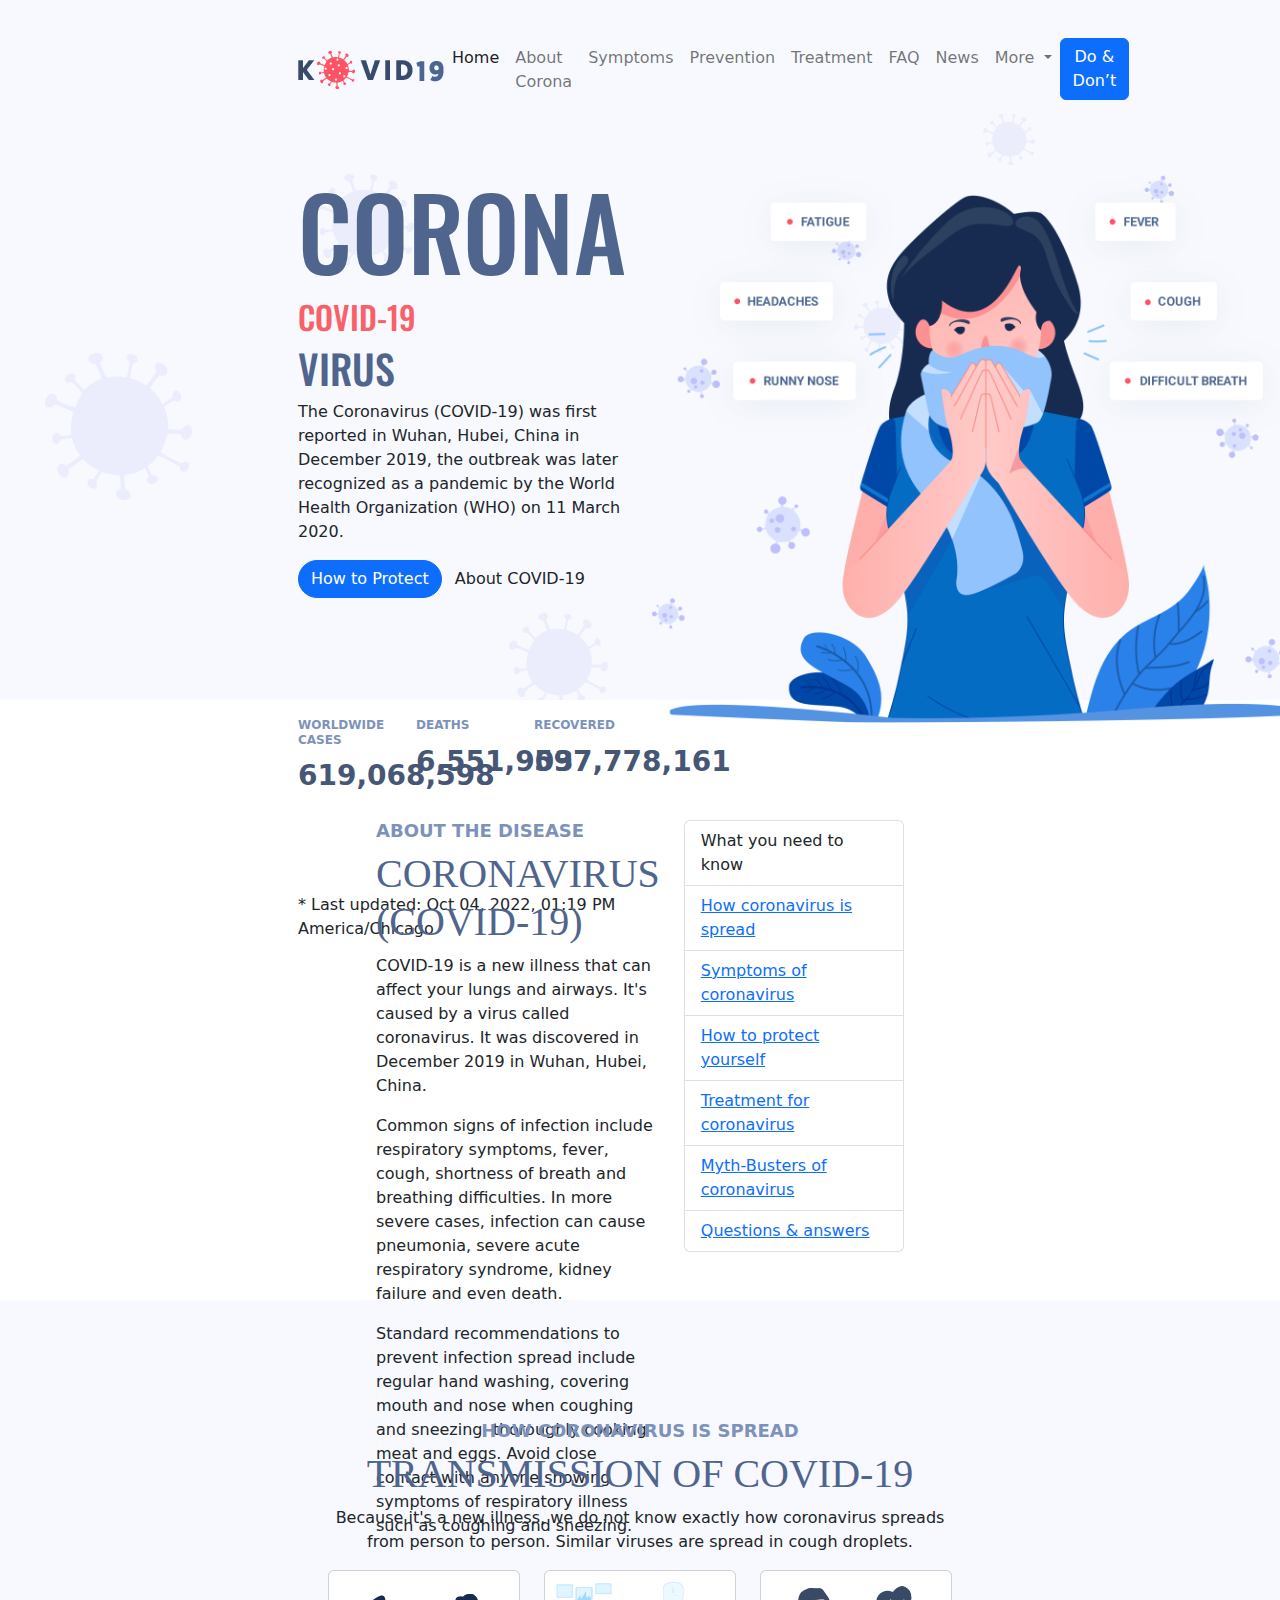
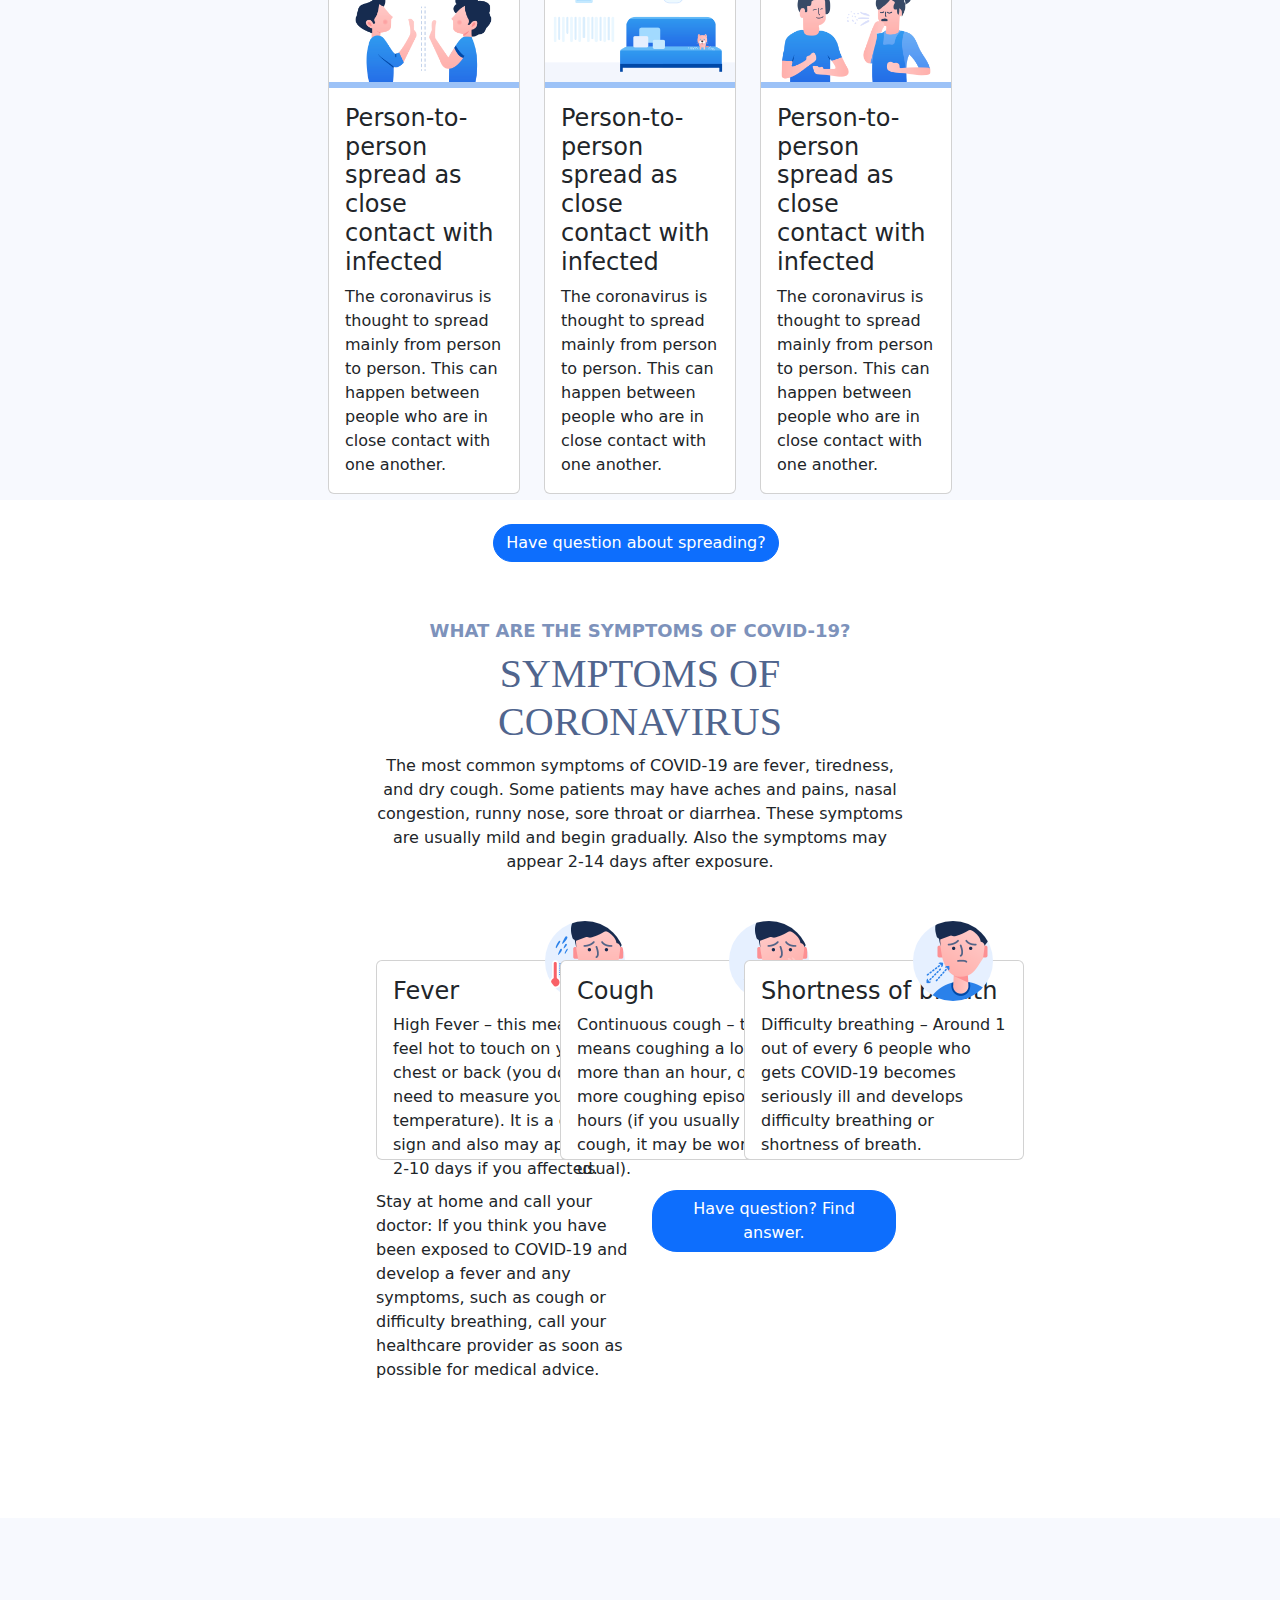
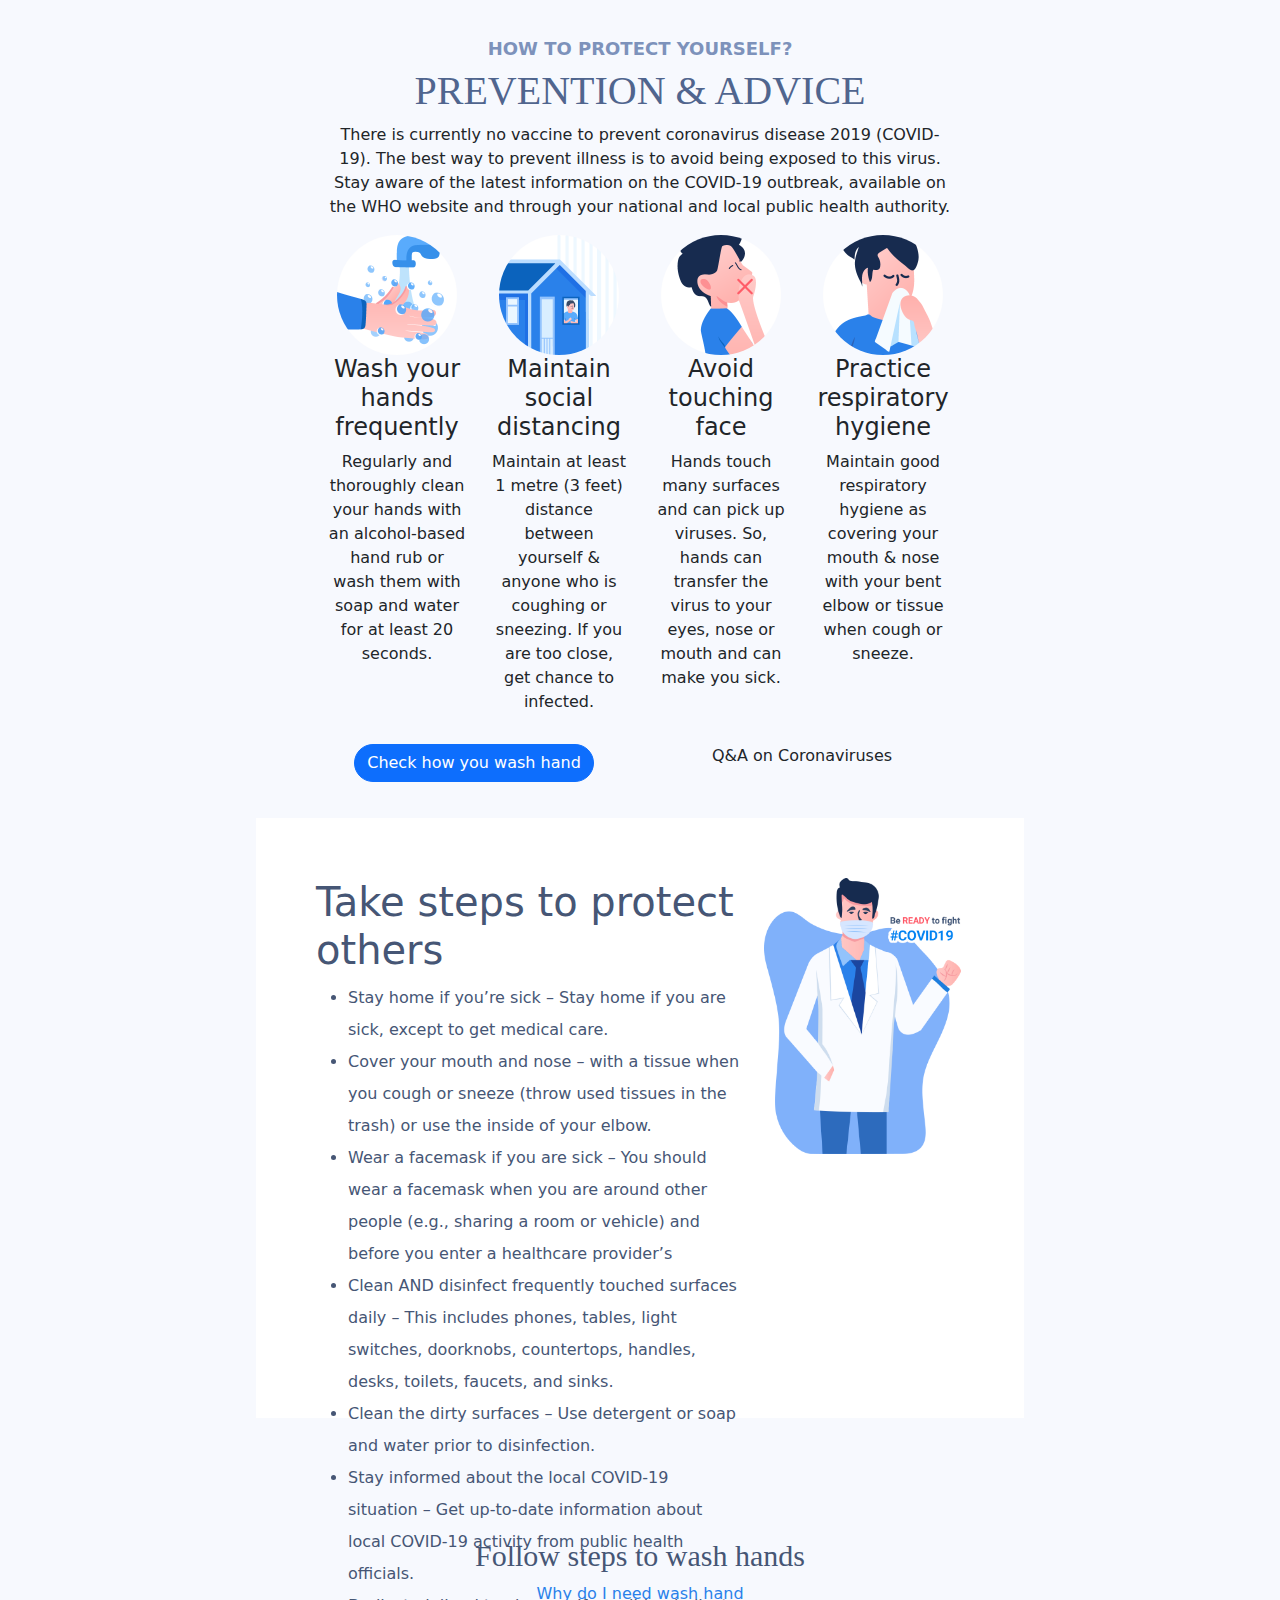
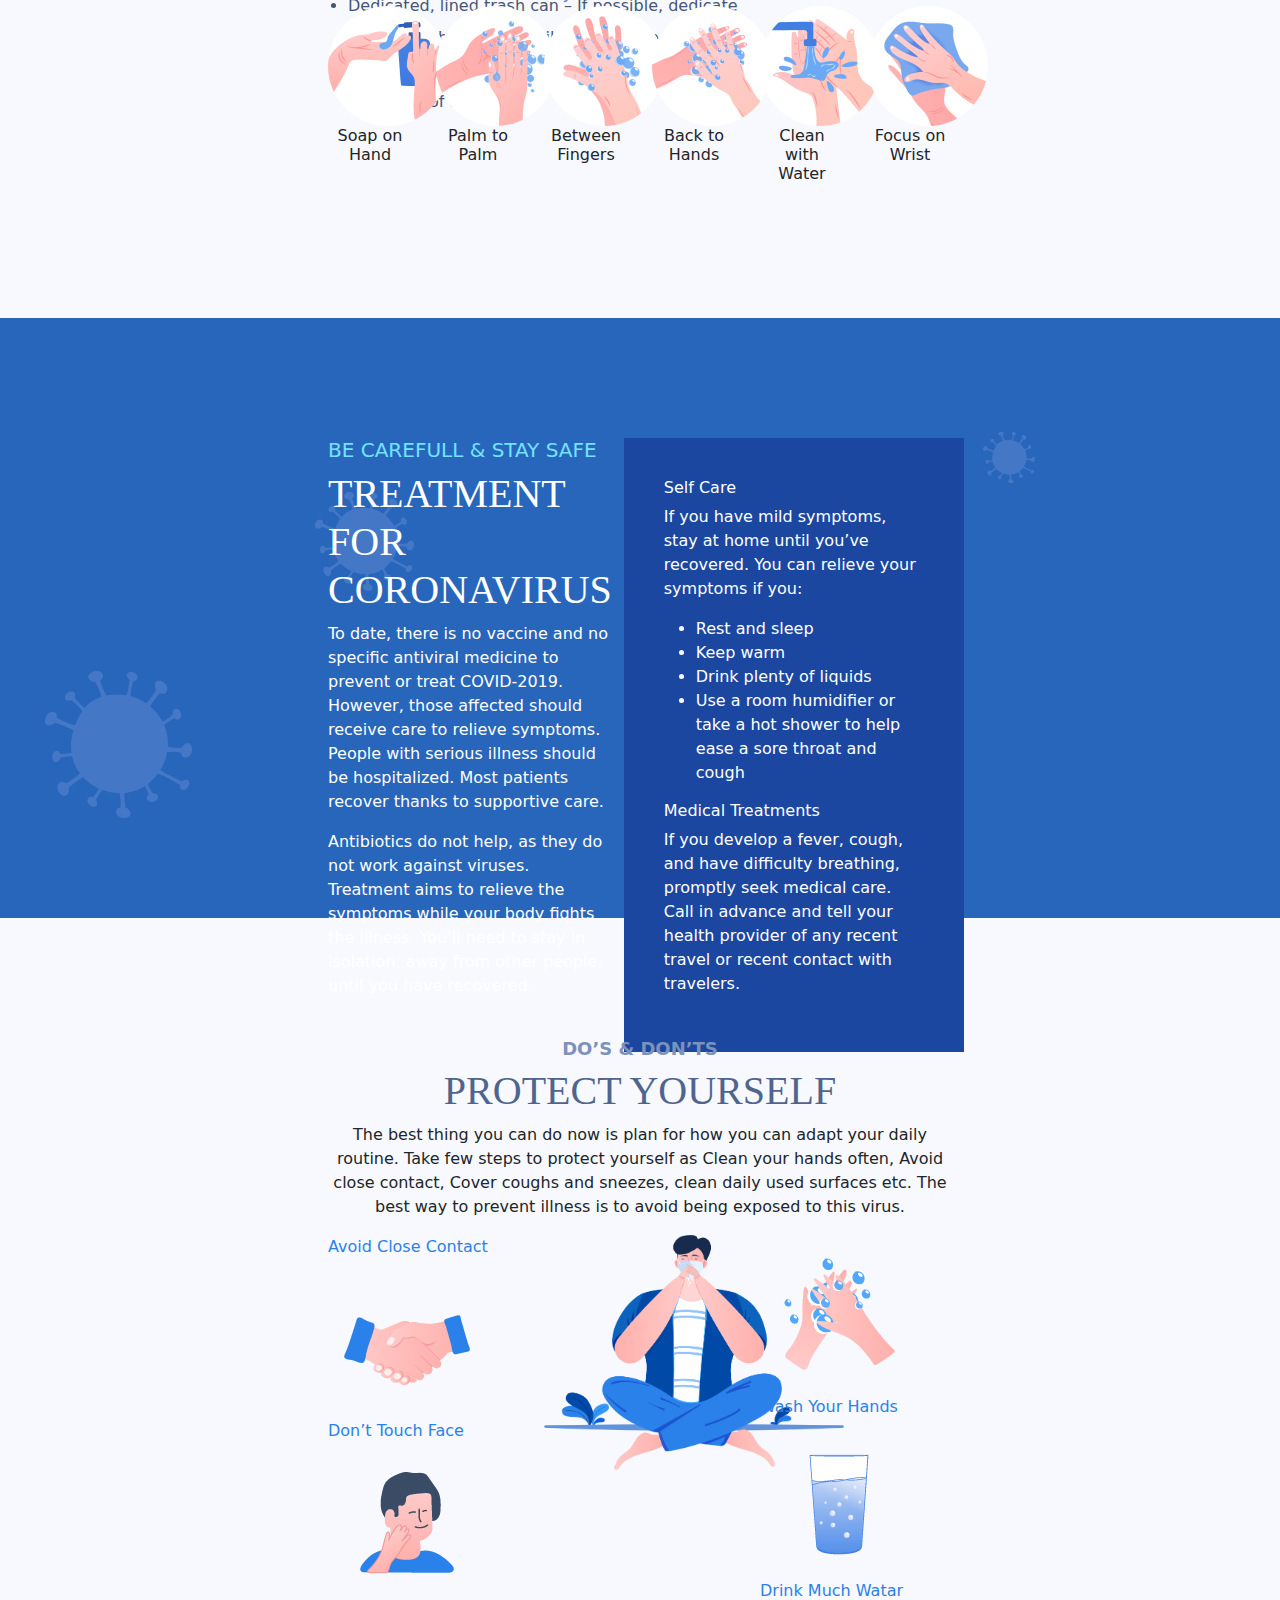
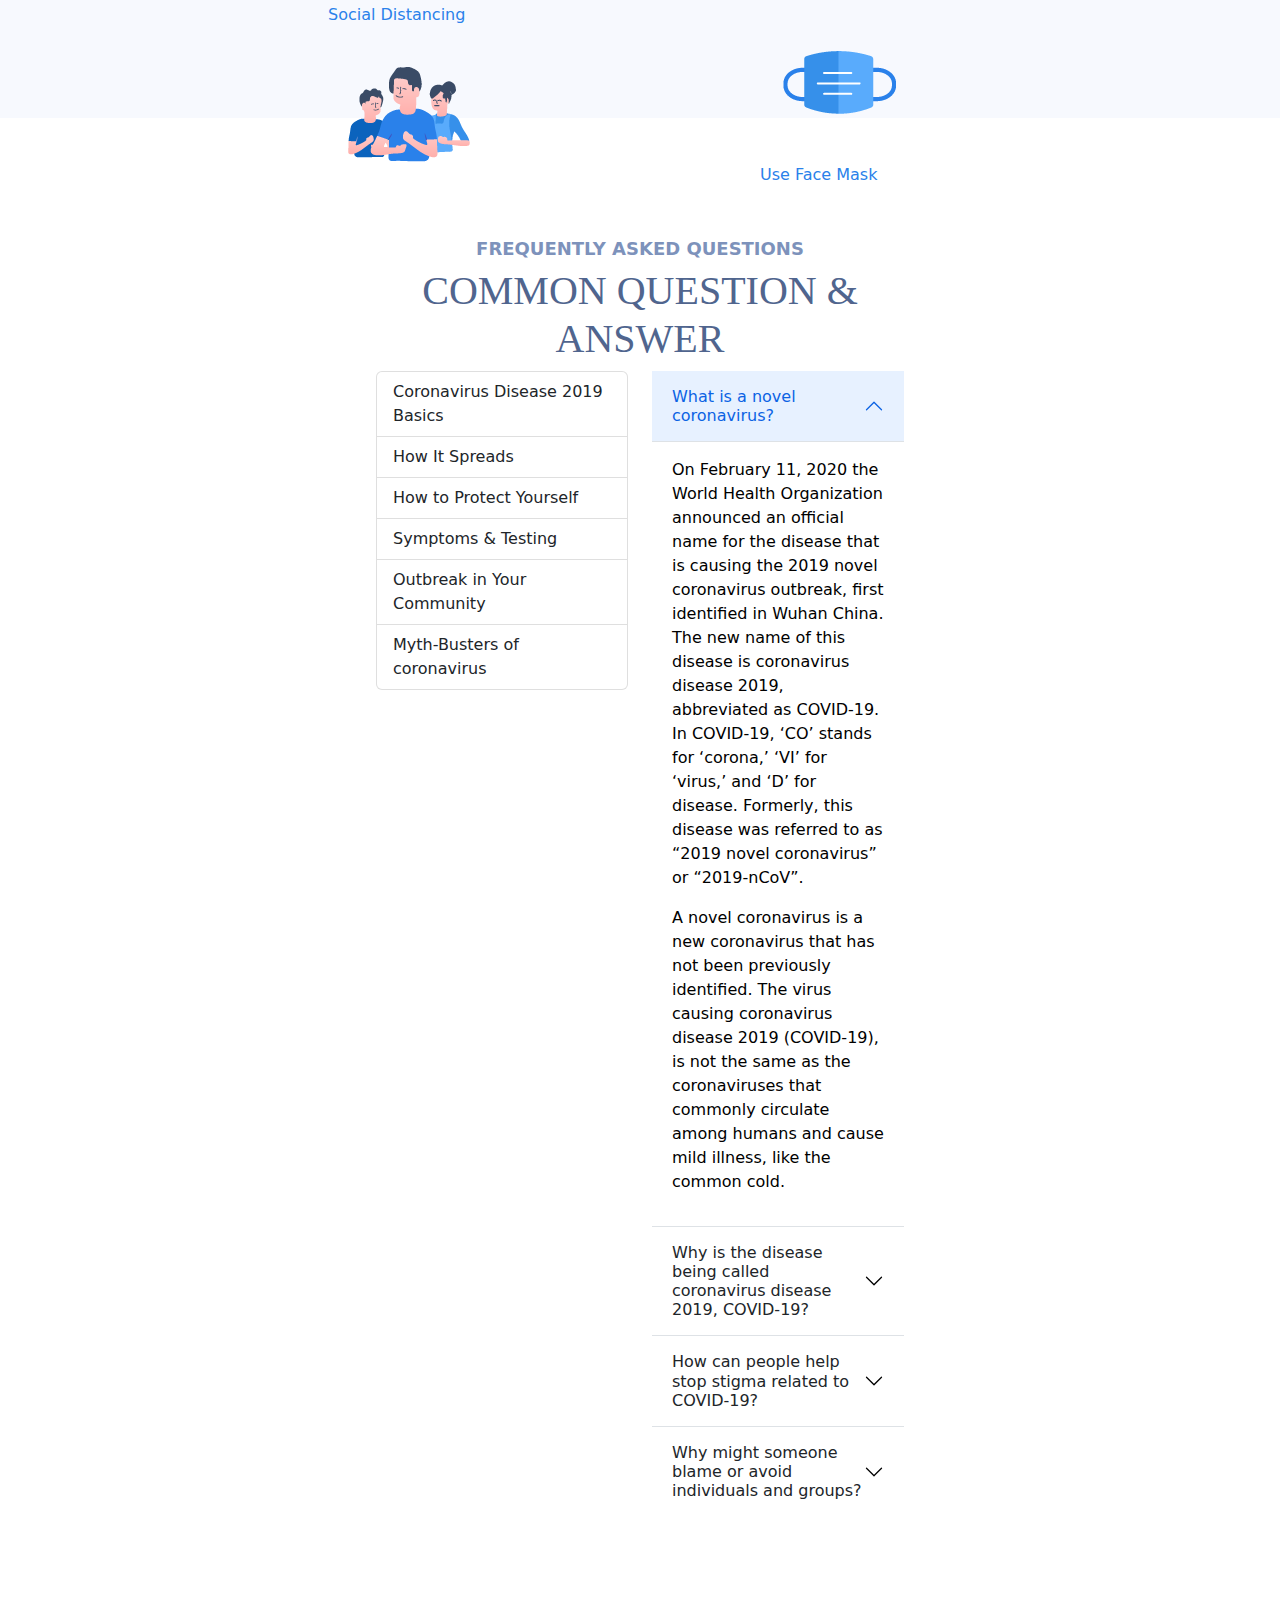
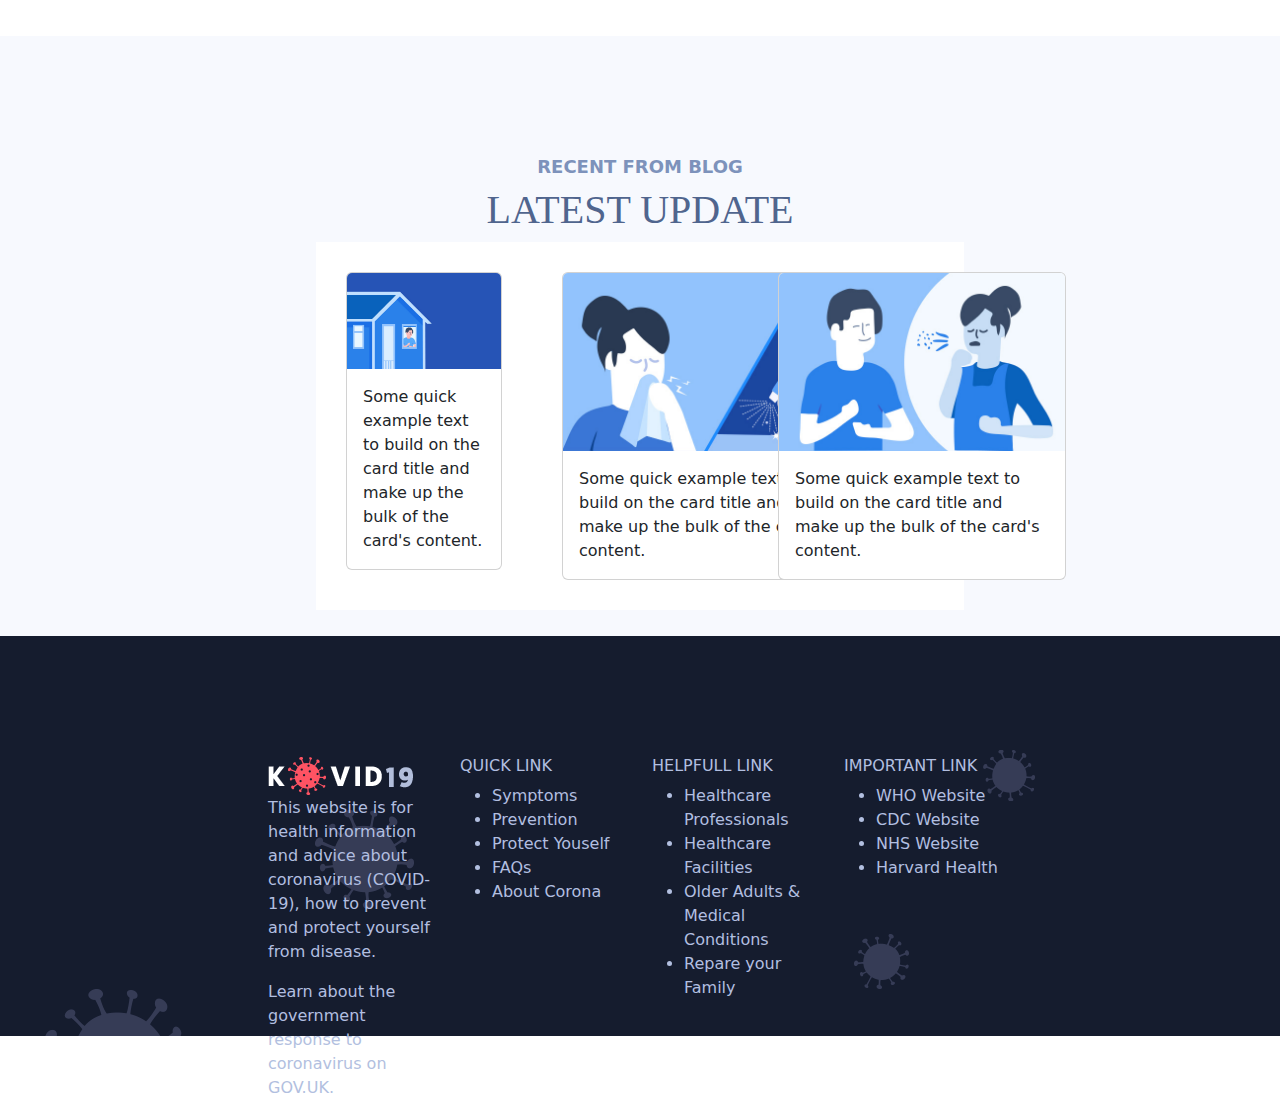
==== index.html @ 1ff90930 "first commit" ====
<!DOCTYPE html>
<html lang="en">

<head>
    <meta charset="UTF-8">
    <meta http-equiv="X-UA-Compatible" content="IE=edge">
    <meta name="viewport" content="width=device-width, initial-scale=1.0">
    <title>Kovid19 New | Coronavirus (COVID-19) Prevention & Informatics HTML Template</title>
    <link href="assets/css/bootstrap.min.css" rel="stylesheet" />
    <link rel="stylesheet" href="fontawesome-free-6.1.2-web/css/all.css">
    <link rel="stylesheet" href="style.css" />
    <style>
        @import url('https://fonts.googleapis.com/css2?family=Barlow:wght@900&family=Oswald:wght@700&family=Philosopher:wght@700&display=swap');
    </style>
</head>

<body>
    <container>
        <section id="header">
            <!-- Navbar Start -->
            <div id="Navbar">
                <nav class="navbar navbar-expand-lg">
                    <div class="container-fluid">
                        <img src="assets/images/logo-dark.png" alt="">
                        <button class="navbar-toggler" type="button" data-bs-toggle="collapse"
                            data-bs-target="#navbarSupportedContent" aria-controls="navbarSupportedContent"
                            aria-expanded="false" aria-label="Toggle navigation">
                            <span class="navbar-toggler-icon"></span>
                        </button>
                        <div class="collapse navbar-collapse" id="navbarSupportedContent">
                            <ul class="navbar-nav me-auto mb-2 mb-lg-0">
                                <li class="nav-item">
                                    <a class="nav-link active" aria-current="page" href="#">Home</a>
                                </li>
                                <li class="nav-item">
                                    <a class="nav-link" href="#about">About Corona</a>
                                </li>
                                <li class="nav-item">
                                    <a class="nav-link" href="#symptoms">Symptoms</a>
                                </li>
                                <li class="nav-item">
                                    <a class="nav-link" href="#prevention">Prevention</a>
                                </li>
                                <li class="nav-item">
                                    <a class="nav-link" href="#treatment">Treatment</a>
                                </li>
                                <li class="nav-item">
                                    <a class="nav-link" href="#faq">FAQ</a>
                                </li>
                                <li class="nav-item">
                                    <a class="nav-link" href="#news">News</a>
                                </li>
                                <li class="nav-item dropdown">
                                    <a class="nav-link dropdown-toggle" href="#" role="button" data-bs-toggle="dropdown"
                                        aria-expanded="false">
                                        More
                                    </a>
                                    <ul class="dropdown-menu">
                                        <li><a class="dropdown-item" href="#">Landing V1</a></li>
                                        <li><a class="dropdown-item" href="#">Landing V2</a></li>
                                        <li><a class="dropdown-item" href="#">Inner Page</a></li>
                                    </ul>
                                </li>
                                <li class="nav-item">
                                    <a class="btn btn-primary me-md-2" href="#protect">Do & Don’t</a>
                                </li>
                            </ul>
                        </div>
                    </div>
                </nav>
            </div>
            <!-- Navbar END -->

            <div id="MainHeader" class="row" >
                <div class="col-6">
                    <div class="row">
                        <div class="col">
                            <h1 id="TextCorona">CORONA</h1>
                        </div>
                        <div class="col">
                            <h1 id="TextCovid">COVID-19</h1>
                            <h1 id="TextVirus">VIRUS</h1>
                        </div>
                    </div>

                    <p>The Coronavirus (COVID-19) was first reported in Wuhan, Hubei, China in December 2019, the
                        outbreak was later recognized as a pandemic by the World Health Organization (WHO) on 11 March
                        2020.</p>

                    <a class="btn btn-primary me-md-2" style="border-radius: 25px;">How to Protect</a>
                    <span>About COVID-19</span>
                    <em class="icon ni ni-arrow-right"></em>

                    <div id="Counters" class="row" >
                        <div class="col-sm-4 col-4">
                            <div>
                                <h6>Worldwide Cases</h6>
                                <p>619,068,598</p>
                            </div>
                        </div>
                        <div class="col-sm-4 col-4">
                            <div>
                                <h6>Deaths</h6>
                                <p>6,551,903</p>
                            </div>
                        </div>
                        <div class="col-sm-4 col-4">
                            <div>
                                <h6>Recovered</h6>
                                <p>597,778,161</p>
                            </div>
                        </div>
                    </div>

                    <div style="padding-top:80px ;">
                        * Last updated:
                        <span class="covid-update-time">Oct 04, 2022, 01:19 PM America/Chicago</span>
                    </div>


                </div>

                <div class="col-6">
                    <img src="assets/images/header-a.png" style="width: 650px;">
                </div>
            </div>
        </section>

        <section id="about">
            <div class="row">
                <div class="col">
                    <h5>ABOUT THE DISEASE</h5>
                    <h2>CORONAVIRUS (COVID-19)</h2>
                    <p>COVID-19 is a new illness that can affect your lungs and airways. It's caused by a virus called
                        coronavirus. It was discovered in December 2019 in Wuhan, Hubei, China.</p>

                    <p>Common signs of infection include respiratory symptoms, fever, cough, shortness of breath and
                        breathing difficulties. In more severe cases, infection can cause pneumonia, severe acute
                        respiratory syndrome, kidney failure and even death.</p>

                    <p>Standard recommendations to prevent infection spread include regular hand washing, covering mouth
                        and nose when coughing and sneezing, thoroughly cooking meat and eggs. Avoid close contact with
                        anyone showing symptoms of respiratory illness such as coughing and sneezing.</p>
                </div>
                <div class="col">
                    <ul class="list-group">
                        <li class="list-group-item">What you need to know</li>
                        <li class="list-group-item"><a href="#spread">How coronavirus is spread</a></li>
                        <li class="list-group-item"><a href="#symptoms">Symptoms of coronavirus</a></li>
                        <li class="list-group-item"><a href="#protect">How to protect yourself</a></li>
                        <li class="list-group-item"><a href="#treatment">Treatment for coronavirus</a></li>
                        <li class="list-group-item"><a href="#faq">Myth-Busters of coronavirus</a></li>
                        <li class="list-group-item"><a href="#faq">Questions & answers</a></li>
                    </ul>
                </div>
            </div>
        </section>

        <section id="spread">
            <div style="width: 60%;margin: auto;">
                <h5
                    style="color:#7d92bb; font-size:18px;font-weight:700 ;text-transform: uppercase;text-align: center;">
                    How coronavirus is spread</h5>
                <h2
                    style="color:#50658e; font-size:40px;text-transform: uppercase;font-family:fantasy;text-align: center">
                    TRANSMISSION OF COVID-19</h2>
                <p style="text-align:center ;">Because it's a new illness, we do not know exactly how coronavirus
                    spreads from person to person. Similar viruses are spread in cough droplets.</p>

                <div class="row">

                    <div class="col-4">
                        <div class="card">
                            <img src="assets/images/spread-a.png" class="card-img-top">
                            <div class="card-body">
                                <h4>Person-to-person spread as close contact with infected</h4>
                                <p class="card-text">The coronavirus is thought to spread mainly from person to person.
                                    This can happen between people who are in close contact with one another.</p>
                            </div>
                        </div>
                    </div>

                    <div class="col-4">
                        <div class="card">
                            <img src="assets/images/spread-b.png" class="card-img-top">
                            <div class="card-body">
                                <h4>Person-to-person spread as close contact with infected</h4>
                                <p class="card-text">The coronavirus is thought to spread mainly from person to person.
                                    This can happen between people who are in close contact with one another.</p>
                            </div>
                        </div>
                    </div>

                    <div class="col-4">
                        <div class="card">
                            <img src="assets/images/spread-c.png" class="card-img-top">
                            <div class="card-body">
                                <h4>Person-to-person spread as close contact with infected</h4>
                                <p class="card-text">The coronavirus is thought to spread mainly from person to person.
                                    This can happen between people who are in close contact with one another.</p>
                            </div>
                        </div>
                    </div>
                </div>
                <div style="padding:30px;text-align: center;">
                    <a class="btn btn-primary me-md-2" style="border-radius: 25px;">Have question about spreading?</a>
                </div>
            </div>
        </section>

        <section id="symptoms">
            <h5 style="color:#7d92bb; font-size:18px;font-weight:700 ;text-transform: uppercase;text-align: center;">
                WHAT ARE THE SYMPTOMS OF COVID-19?</h5>
            <h2 style="color:#50658e; font-size:40px;text-transform: uppercase;font-family:fantasy;text-align: center">
                SYMPTOMS OF CORONAVIRUS</h2>
            <p style="text-align: center;">The most common symptoms of COVID-19 are fever, tiredness, and dry cough.
                Some patients may have aches and pains, nasal congestion, runny nose, sore throat or diarrhea. These
                symptoms are usually mild and begin gradually. Also the symptoms may appear 2-14 days after exposure.
            </p>

            <div class="row" style="padding-top:70px;">

                <div class="col-4">
                    <div class="card">
                        <img src="assets/images/symptom-a.png">
                        <div class="card-body">
                            <h4>Fever</h4>
                            <p class="card-text">High Fever – this means you feel hot to touch on your chest or back
                                (you do not need to measure your temperature). It is a common sign and also may appear
                                in 2-10 days if you affected.</p>
                        </div>
                    </div>
                </div>

                <div class="col-4">
                    <div class="card">
                        <img src="assets/images/symptom-b.png">
                        <div class="card-body">
                            <h4>Cough</h4>
                            <p class="card-text">Continuous cough – this means coughing a lot for more than an hour, or
                                3 or more coughing episodes in 24 hours (if you usually have a cough, it may be worse
                                than usual).</p>
                        </div>
                    </div>
                </div>

                <div class="col-4">
                    <div class="card">
                        <img src="assets/images/symptom-c.png">
                        <div class="card-body">
                            <h4>Shortness of breath</h4>
                            <p class="card-text">Difficulty breathing – Around 1 out of every 6 people who gets COVID-19
                                becomes seriously ill and develops difficulty breathing or shortness of breath.</p>
                        </div>
                    </div>
                </div>
            </div>
            <div class="row" style="padding-top: 30px;">
                <div class="col">
                    <p>Stay at home and call your doctor: If you think you have been exposed to COVID-19 and develop a
                        fever and any symptoms, such as cough or difficulty breathing, call your healthcare provider as
                        soon as possible for medical advice.</p>
                </div>
                <div class="col">
                    <a class="btn btn-primary me-md-2" style="border-radius: 25px;">Have question? Find answer.</a>
                </div>
            </div>

        </section>

        <section id="prevention">
            <div style="width: 60%;margin: auto;">
                <h5
                    style="color:#7d92bb; font-size:18px;font-weight:700 ;text-transform: uppercase;text-align: center;">
                    HOW TO PROTECT YOURSELF?</h5>
                <h2
                    style="color:#50658e; font-size:40px;text-transform: uppercase;font-family:fantasy;text-align: center">
                    PREVENTION & ADVICE</h2>
                <p style="text-align: center;">There is currently no vaccine to prevent coronavirus disease 2019
                    (COVID-19). The best way to prevent illness is to avoid being exposed to this virus. Stay aware of
                    the latest information on the COVID-19 outbreak, available on the WHO website and through your
                    national and local public health authority.</p>

                <div class="row">

                    <div class="col-3">
                        <div style="text-align:center ;">
                            <img src="assets/images/advice-a.png">
                            <div class="card-body">
                                <h4>Wash your hands frequently</h4>
                                <p class="card-text">Regularly and thoroughly clean your hands with an alcohol-based
                                    hand rub or wash them with soap and water for at least 20 seconds.</p>
                            </div>
                        </div>
                    </div>

                    <div class="col-3">
                        <div style="text-align:center ;">
                            <img src="assets/images/advice-b.png">
                            <div class="card-body">
                                <h4>Maintain social distancing</h4>
                                <p class="card-text">Maintain at least 1 metre (3 feet) distance between yourself &
                                    anyone who is coughing or sneezing. If you are too close, get chance to infected.
                                </p>
                            </div>
                        </div>
                    </div>

                    <div class="col-3">
                        <div style="text-align:center ;">
                            <img src="assets/images/advice-c.png">
                            <div class="card-body">
                                <h4>Avoid touching face</h4>
                                <p class="card-text">Hands touch many surfaces and can pick up viruses. So, hands can
                                    transfer the virus to your eyes, nose or mouth and can make you sick.</p>
                            </div>
                        </div>
                    </div>

                    <div class="col-3">
                        <div style="text-align:center ;">
                            <img src="assets/images/advice-d.png">
                            <div class="card-body">
                                <h4>Practice respiratory hygiene</h4>
                                <p class="card-text">Maintain good respiratory hygiene as covering your mouth & nose
                                    with your bent elbow or tissue when cough or sneeze.</p>
                            </div>
                        </div>
                    </div>
                </div>
                <div class="row" style="padding-top: 30px; text-align: center;">
                    <div class="col">
                        <a class="btn btn-primary me-md-2" style="border-radius: 25px;">Check how you wash hand</a>
                    </div>
                    <div class="col">
                        <p>Q&A on Coronaviruses</p>
                    </div>
                </div>
            </div>
        </section>

        <section id="steps">
            <div style="width: 60%;margin: auto;background-color: white;padding: 60px;">
                <div class="row">
                    <div class="col-8" style="color: #465675;line-height: 2;">
                        <h1>Take steps to protect others</h1>
                        <ul>
                            <li>Stay home if you’re sick – Stay home if you are sick, except to get medical care.</li>

                            <li>Cover your mouth and nose – with a tissue when you cough or sneeze (throw used tissues
                                in the trash) or use the inside of your elbow.</li>

                            <li>Wear a facemask if you are sick – You should wear a facemask when you are around other
                                people (e.g., sharing a room or vehicle) and before you enter a healthcare provider’s
                            </li>

                            <li>
                                Clean AND disinfect frequently touched surfaces daily – This includes phones, tables,
                                light switches, doorknobs, countertops, handles, desks, toilets, faucets, and sinks.
                            </li>

                            <li>Clean the dirty surfaces – Use detergent or soap and water prior to disinfection.</li>

                            <li>Stay informed about the local COVID-19 situation – Get up-to-date information about
                                local COVID-19 activity from public health officials.</li>

                            <li>Dedicated, lined trash can – If possible, dedicate a lined trash can for the ill person.
                                Use gloves when removing garbage bags, and handling & disposing of trash.</li>
                        </ul>
                    </div>

                    <div class="col-4">
                        <img src="assets/images/steps.png" style="width:100%;">
                    </div>
                </div>
        </section>

        <section id="handwash">
            <div style="width: 60%;margin: auto;">
                <h4 style="color:#465675; font-size:30px;font-family:fantasy;text-align: center">Follow steps to wash
                    hands</h4>
                <div style="color:#2a81ea; font-size:16px;text-align: center">
                    <span>Why do I need wash hand</span>
                </div>
                <div class="row">
                    <div class="col-2" style="text-align:center ;">
                        <img src="assets/images/hand-a.png" style="width: 120px;border-radius: 60px;">
                        <h6>Soap on Hand</h6>
                    </div>

                    <div class="col-2" style="text-align:center ;">
                        <img src="assets/images/hand-b.png" style="width: 120px;border-radius: 60px;">
                        <h6>Palm to Palm</h6>
                    </div>

                    <div class="col-2" style="text-align:center ;">
                        <img src="assets/images/hand-c.png" style="width: 120px;border-radius: 60px;">
                        <h6>Between Fingers</h6>
                    </div>

                    <div class="col-2" style="text-align:center ;">
                        <img src="assets/images/hand-d.png" style="width: 120px;border-radius: 60px;">
                        <h6>Back to Hands</h6>
                    </div>

                    <div class="col-2" style="text-align:center ;">
                        <img src="assets/images/hand-e.png" style="width: 120px;border-radius: 60px;">
                        <h6>Clean with Water</h6>
                    </div>

                    <div class="col-2" style="text-align:center ;">
                        <img src="assets/images/hand-f.png" style="width: 120px;border-radius: 60px;">
                        <h6>Focus on Wrist</h6>
                    </div>

                </div>
            </div>
        </section>

        <section id="treatment">
            <div style="width: 60%;margin: auto;">
                <div class="row">
                    <div class="col">
                        <h5 style="color: #73e3ff;">BE CAREFULL & STAY SAFE</h5>
                        <h2 style="color:white; font-size:40px;text-transform: uppercase;font-family:fantasy;">TREATMENT
                            FOR CORONAVIRUS</h2>
                        <p style="color: white;">To date, there is no vaccine and no specific antiviral medicine to
                            prevent or treat COVID-2019. However, those affected should receive care to relieve
                            symptoms. People with serious illness should be hospitalized. Most patients recover thanks
                            to supportive care.</p>

                        <p style="color: white;">Antibiotics do not help, as they do not work against viruses. Treatment
                            aims to relieve the symptoms while your body fights the illness. You'll need to stay in
                            isolation, away from other people, until you have recovered.</p>
                    </div>
                    <div class="col" style="background-color:#1b47a1 ;color: white;padding: 40px;">
                        <h6>Self Care</h6>
                        <p>If you have mild symptoms, stay at home until you’ve recovered. You can relieve your symptoms
                            if you:</p>

                        <ul>
                            <li>Rest and sleep
                            <li>Keep warm
                            <li>Drink plenty of liquids
                            <li>Use a room humidifier or take a hot shower to help ease a sore throat and cough
                        </ul>
                        <h6>Medical Treatments</h6>
                        <p>If you develop a fever, cough, and have difficulty breathing, promptly seek medical care.
                            Call in advance and tell your health provider of any recent travel or recent contact with
                            travelers.</p>

                    </div>
                </div>
            </div>
        </section>

        <section id="protect">
            <div style="width: 60%;margin: auto;">
                <h5
                    style="color:#7d92bb; font-size:18px;font-weight:700 ;text-transform: uppercase;text-align: center;">
                    DO’S & DON’TS</h5>
                <h2
                    style="color:#50658e; font-size:40px;text-transform: uppercase;font-family:fantasy;text-align: center">
                    PROTECT YOURSELF</h2>
                <p style="text-align: center;">The best thing you can do now is plan for how you can adapt your daily
                    routine. Take few steps to protect yourself as Clean your hands often, Avoid close contact, Cover
                    coughs and sneezes, clean daily used surfaces etc. The best way to prevent illness is to avoid being
                    exposed to this virus.</p>

                <div class="row" style="color: #2a81ea;">
                    <div class="col-4">
                        <div>
                            <span>Avoid Close Contact</span>
                            <img src="assets/images/donts-a.png" alt="">
                        </div>
                        <div>
                            <span>Don’t Touch Face</span>
                            <img src="assets/images/donts-b.png" alt="">
                        </div>
                        <div>
                            <span>Social Distancing</span>
                            <img src="assets/images/donts-c.png" alt="">
                        </div>
                    </div>
                    <div class="col-4">
                        <img src="assets/images/protect.png" alt="" style="width: 300px;">
                    </div>
                    <div class="col-4">
                        <div>
                            <img src="assets/images/dos-a.png" alt="">
                            <span>Wash Your Hands</span>
                        </div>
                        <div>
                            <img src="assets/images/dos-b.png" alt="">
                            <span>Drink Much Watar</span>
                        </div>
                        <div>
                            <img src="assets/images/dos-c.png" alt="">
                            <span>Use Face Mask</span>
                        </div>
                    </div>
                </div>
            </div>
        </section>

        <section id="faq">
            <h5 style="color:#7d92bb; font-size:18px;font-weight:700 ;text-transform: uppercase;text-align: center;">
                FREQUENTLY ASKED QUESTIONS</h5>
            <h2 style="color:#50658e; font-size:40px;text-transform: uppercase;font-family:fantasy;text-align: center">
                COMMON QUESTION & ANSWER</h2>

            <div class="row">
                <div class="col">
                    <ul class="list-group">
                        <li class="list-group-item">
                            <button class="accordion-button" type="button" data-bs-toggle="collapse"
                                data-bs-target="#main-collapseOne">
                                Coronavirus Disease 2019 Basics
                            </button>
                        </li>

                        <li class="list-group-item">
                            <button class="accordion-button" type="button" data-bs-toggle="collapse"
                                data-bs-target="#main-collapseTwo">
                                How It Spreads
                            </button>
                        </li>

                        <li class="list-group-item">
                            <button class="accordion-button" type="button" data-bs-toggle="collapse"
                                data-bs-target="#main-collapseThree">
                                How to Protect Yourself
                            </button>
                        </li>

                        <li class="list-group-item">
                            <button class="accordion-button" type="button" data-bs-toggle="collapse"
                                data-bs-target="#main-collapseFour">
                                Symptoms & Testing
                            </button>
                        </li>

                        <li class="list-group-item">
                            <button class="accordion-button" type="button" data-bs-toggle="collapse"
                                data-bs-target="#main-collapseFive">
                                Outbreak in Your Community
                            </button>
                        </li>

                        <li class="list-group-item">
                            <button class="accordion-button" type="button" data-bs-toggle="collapse"
                                data-bs-target="#main-collapseSix">
                                Myth-Busters of coronavirus
                            </button>
                        </li>

                    </ul>
                </div>
                <div class="col">
                    <div class="accordion-flush" id="accordionFlushExample">

                        <div id="main-collapseOne" class="collapse show" data-bs-parent="#accordionFlushExample">
                            <div>

                                <div class="accordion" id="accordionPanelsStayOpenExample">

                                    <div class="accordion-item">
                                        <h2 class="accordion-header" id="main-collapseOne-panelsStayOpen-headingOne">
                                            <button class="accordion-button" type="button" data-bs-toggle="collapse"
                                                data-bs-target="#main-collapseOne-panelsStayOpen-collapseOne" aria-expanded="true"
                                                aria-controls="main-collapseOne-panelsStayOpen-collapseOne">
                                                What is a novel coronavirus? 
                                            </button>
                                        </h2>

                                        <div id="main-collapseOne-panelsStayOpen-collapseOne" class="accordion-collapse collapse show"
                                            aria-labelledby="main-collapseOne-panelsStayOpen-headingOne">
                                            <div class="accordion-body">
                                                <p>On February 11, 2020 the World Health Organization announced an official name for the disease that is causing the 2019 novel coronavirus outbreak, first identified in Wuhan China. The new name of this disease is coronavirus disease 2019, abbreviated as COVID-19. In COVID-19, ‘CO’ stands for ‘corona,’ ‘VI’ for ‘virus,’ and ‘D’ for disease. Formerly, this disease was referred to as “2019 novel coronavirus” or “2019-nCoV”.</p>
                                                <p>A novel coronavirus is a new coronavirus that has not been previously identified. The virus causing coronavirus disease 2019 (COVID-19), is not the same as the coronaviruses that commonly circulate among humans and cause mild illness, like the common cold.</p>
                                            </div>
                                        </div>
                                    </div>

                                    <div class="accordion-item">
                                        <h2 class="accordion-header" id="panelsStayOpen-headingTwo">
                                            <button class="accordion-button collapsed" type="button"
                                                data-bs-toggle="collapse" data-bs-target="#main-collapseOne-panelsStayOpen-collapseTwo"
                                                aria-expanded="false" aria-controls="main-collapseOne-panelsStayOpen-collapseTwo">
                                                Why is the disease being called coronavirus disease 2019, COVID-19?
                                            </button>
                                        </h2>
                                        <div id="main-collapseOne-panelsStayOpen-collapseTwo" class="accordion-collapse collapse"
                                            aria-labelledby="main-collapseOne-panelsStayOpen-headingTwo">
                                            <div class="accordion-body">
                                                <p>On February 11, 2020 the World Health Organization announced an official name for the disease that is causing the 2019 novel coronavirus outbreak, first identified in Wuhan China. The new name of this disease is coronavirus disease 2019, abbreviated as COVID-19. In COVID-19, ‘CO’ stands for ‘corona,’ ‘VI’ for ‘virus,’ and ‘D’ for disease. Formerly, this disease was referred to as “2019 novel coronavirus” or “2019-nCoV”.</p>
                                                <p>There are many types of human coronaviruses including some that commonly cause mild upper-respiratory tract illnesses. COVID-19 is a new disease, caused be a novel (or new) coronavirus that has not previously been seen in humans. The name of this disease was selected following the World Health Organization (WHO) best practiceexternal icon for naming of new human infectious diseases.</p>
                                            </div>
                                        </div>
                                    </div>

                                    <div class="accordion-item">
                                        <h2 class="accordion-header" id="main-collapseOne-panelsStayOpen-headingThree">
                                            <button class="accordion-button collapsed" type="button"
                                                data-bs-toggle="collapse" data-bs-target="#main-collapseOne-panelsStayOpen-collapseThree"
                                                aria-expanded="false" aria-controls="main-collapseOne-panelsStayOpen-collapseThree">
                                                How can people help stop stigma related to COVID-19?
                                            </button>
                                        </h2>
                                        <div id="main-collapseOne-panelsStayOpen-collapseThree" class="accordion-collapse collapse"
                                            aria-labelledby="main-collapseOne-panelsStayOpen-headingThree">
                                            <div class="accordion-body">
                                                <p>People can fight stigma and help, not hurt, others by providing social support. Counter stigma by learning and sharing facts. Communicating the facts that viruses do not target specific racial or ethnic groups and how COVID-19 actually spreads can help stop stigma.</p>
                                            </div>
                                        </div>
                                    </div>
                                    
                                    <div class="accordion-item">
                                        <h2 class="accordion-header" id="main-collapseOne-panelsStayOpen-headingFour">
                                            <button class="accordion-button collapsed" type="button"
                                                data-bs-toggle="collapse" data-bs-target="#main-collapseOne-panelsStayOpen-collapseFour"
                                                aria-expanded="false" aria-controls="main-collapseOne-panelsStayOpen-collapseFour">
                                                Why might someone blame or avoid individuals and groups?
                                            </button>
                                        </h2>
                                        <div id="main-collapseOne-panelsStayOpen-collapseFour" class="accordion-collapse collapse"
                                            aria-labelledby="main-collapseOne-panelsStayOpen-headingFour">
                                            <div class="accordion-body">
                                                <p>People in the U.S. may be worried or anxious about friends and relatives who are living in or visiting areas where COVID-19 is spreading. Some people are worried about the disease. Fear and anxiety can lead to social stigma, for example, towards Chinese or other Asian Americans or people who were in quarantine.</p>
                                                <p>Stigma is discrimination against an identifiable group of people, a place, or a nation. Stigma is associated with a lack of knowledge about how COVID-19 spreads, a need to blame someone, fears about disease and death, and gossip that spreads rumors and myths.</p>
                                                <p>Stigma hurts everyone by creating more fear or anger towards ordinary people instead of the disease that is causing the problem.</p>
                                            </div>
                                        </div>
                                    </div>

                                </div>

                            </div>
                        </div>

                        <div id="main-collapseTwo" class="collapse" data-bs-parent="#accordionFlushExample">
                            <div>
                                <div class="accordion" id="accordionPanelsStayOpenExample">

                                    <div class="accordion-item">
                                        <h2 class="accordion-header" id="main-collapseTwo-panelsStayOpen-headingOne">
                                            <button class="accordion-button" type="button" data-bs-toggle="collapse"
                                                data-bs-target="#main-collapseTwo-panelsStayOpen-collapseOne" aria-expanded="true"
                                                aria-controls="main-collapseTwo-panelsStayOpen-collapseOne">
                                                What is the source of the virus?
                                            </button>
                                        </h2>

                                        <div id="main-collapseTwo-panelsStayOpen-collapseOne" class="accordion-collapse collapse show"
                                            aria-labelledby="main-collapseTwo-panelsStayOpen-headingOne">
                                            <div class="accordion-body">
                                                <p>Coronaviruses are a large family of viruses. Some cause illness in people, and others, such as canine and feline coronaviruses, only infect animals. Rarely, animal coronaviruses that infect animals have emerged to infect people and can spread between people. This is suspected to have occurred for the virus that causes COVID-19. Middle East Respiratory Syndrome (MERS) and Severe Acute Respiratory Syndrome (SARS) are two other examples of coronaviruses that originated from animals and then spread to people. More information about the source and spread of COVID-19 is available on the Situation Summary: Source and Spread of the Virus.</p>
                                            </div>
                                        </div>
                                    </div>

                                    <div class="accordion-item">
                                        <h2 class="accordion-header" id="main-collapseTwo-panelsStayOpen-headingTwo">
                                            <button class="accordion-button collapsed" type="button"
                                                data-bs-toggle="collapse" data-bs-target="#main-collapseTwo-panelsStayOpen-collapseTwo"
                                                aria-expanded="false" aria-controls="main-collapseTwo-panelsStayOpen-collapseTwo">
                                                How does the virus spread?
                                            </button>
                                        </h2>
                                        <div id="main-collapseTwo-panelsStayOpen-collapseTwo" class="accordion-collapse collapse"
                                            aria-labelledby="main-collapseTwo-panelsStayOpen-headingTwo">
                                            <div class="accordion-body">
                                                <p>This virus was first detected in Wuhan City, Hubei Province, China. The first infections were linked to a live animal market, but the virus is now spreading from person-to-person. It’s important to note that person-to-person spread can happen on a continuum. Some viruses are highly contagious (like measles), while other viruses are less so.</p>
                                                <p>The virus that causes COVID-19 seems to be spreading easily and sustainably in the community (“community spread”) in some affected geographic areas. Community spread means people have been infected with the virus in an area, including some who are not sure how or where they became infected.</p>
                                                <p>Learn what is known about the spread of newly emerged coronaviruses.</p>
                                            </div>
                                        </div>
                                    </div>

                                    <div class="accordion-item">
                                        <h2 class="accordion-header" id="main-collapseTwo-panelsStayOpen-headingThree">
                                            <button class="accordion-button collapsed" type="button"
                                                data-bs-toggle="collapse" data-bs-target="#main-collapseTwo-panelsStayOpen-collapseThree"
                                                aria-expanded="false" aria-controls="main-collapseTwo-panelsStayOpen-collapseThree">
                                                Can someone who has had COVID-19 spread the illness to others?
                                            </button>
                                        </h2>
                                        <div id="main-collapseTwo-panelsStayOpen-collapseThree" class="accordion-collapse collapse"
                                            aria-labelledby="main-collapseTwo-panelsStayOpen-headingThree">
                                            <div class="accordion-body">
                                                <p>The virus that causes COVID-19 is spreading from person-to-person. Someone who is actively sick with COVID-19 can spread the illness to others. That is why CDC recommends that these patients be isolated either in the hospital or at home (depending on how sick they are) until they are better and no longer pose a risk of infecting others.</p>
                                                <p>How long someone is actively sick can vary so the decision on when to release someone from isolation is made on a case-by-case basis in consultation with doctors, infection prevention and control experts, and public health officials and involves considering specifics of each situation including disease severity, illness signs and symptoms, and results of laboratory testing for that patient.</p>
                                                <p>Current CDC guidance for when it is OK to release someone from isolation is made on a case by case basis and includes meeting all of the following requirements:</p>
                                                <p>The patient is free from fever without the use of fever-reducing medications.</p>
                                                <p>The patient is no longer showing symptoms, including cough.</p>
                                                <p>The patient has tested negative on at least two consecutive respiratory specimens collected at least 24 hours apart.</p>
                                                <p>Someone who has been released from isolation is not considered to pose a risk of infection to others.</p>
                                            </div>
                                        </div>
                                    </div>

                                    <div class="accordion-item">
                                        <h2 class="accordion-header" id="main-collapseTwo-panelsStayOpen-headingFour">
                                            <button class="accordion-button collapsed" type="button"
                                                data-bs-toggle="collapse" data-bs-target="#main-collapseTwo-panelsStayOpen-collapseFour"
                                                aria-expanded="false" aria-controls="main-collapseTwo-panelsStayOpen-collapseFour">
                                                Will warm weather stop the outbreak of COVID-19?
                                            </button>
                                        </h2>
                                        <div id="main-collapseTwo-panelsStayOpen-collapseFour" class="accordion-collapse collapse"
                                            aria-labelledby="main-collapseTwo-panelsStayOpen-headingFour">
                                            <div class="accordion-body">
                                                <p>It is not yet known whether weather and temperature impact the spread of COVID-19. Some other viruses, like the common cold and flu, spread more during cold weather months but that does not mean it is impossible to become sick with these viruses during other months. At this time, it is not known whether the spread of COVID-19 will decrease when weather becomes warmer. There is much more to learn about the transmissibility, severity, and other features associated with COVID-19 and investigations are ongoing.</p>
                                            </div>
                                        </div>
                                    </div>

                                    <div class="accordion-item">
                                        <h2 class="accordion-header" id="main-collapseTwo-panelsStayOpen-headingFive">
                                            <button class="accordion-button collapsed" type="button"
                                                data-bs-toggle="collapse" data-bs-target="#main-collapseTwo-panelsStayOpen-collapseFive"
                                                aria-expanded="false" aria-controls="main-collapseTwo-panelsStayOpen-collapseFive">
                                                Can the virus that causes COVID-19 be spread through food, including refrigerated or frozen food?
                                            </button>
                                        </h2>
                                        <div id="main-collapseTwo-panelsStayOpen-collapseFive" class="accordion-collapse collapse"
                                            aria-labelledby="main-collapseTwo-panelsStayOpen-headingFive">
                                            <div class="accordion-body">
                                                <p>Coronaviruses are generally thought to be spread from person-to-person through respiratory droplets. Currently there is no evidence to support transmission of COVID-19 associated with food. Before preparing or eating food it is important to always wash your hands with soap and water for 20 seconds for general food safety. Throughout the day wash your hands after blowing your nose, coughing or sneezing, or going to the bathroom.</p>
                                                <p>It may be possible that a person can get COVID-19 by touching a surface or object that has the virus on it and then touching their own mouth, nose, or possibly their eyes, but this is not thought to be the main way the virus spreads.</p>
                                                <p>In general, because of poor survivability of these coronaviruses on surfaces, there is likely very low risk of spread from food products or packaging that are shipped over a period of days or weeks at ambient, refrigerated, or frozen temperatures.</p>
                                                <p>Learn what is known about the spread of COVID-19.</p>
                                            </div>
                                        </div>
                                    </div>

                                    <div class="accordion-item">
                                        <h2 class="accordion-header" id="main-collapseTwo-panelsStayOpen-headingSix">
                                            <button class="accordion-button collapsed" type="button"
                                                data-bs-toggle="collapse" data-bs-target="#main-collapseTwo-panelsStayOpen-collapseSix"
                                                aria-expanded="false" aria-controls="main-collapseTwo-panelsStayOpen-collapseSix">
                                                What is community spread?
                                            </button>
                                        </h2>
                                        <div id="main-collapseTwo-panelsStayOpen-collapseSix" class="accordion-collapse collapse"
                                            aria-labelledby="main-collapseTwo-panelsStayOpen-headingSix">
                                            <div class="accordion-body">
                                                <p>Community spread means people have been infected with the virus in an area, including some who are not sure how or where they became infected.</p>
                                            </div>
                                        </div>
                                    </div>

                                </div>
                            </div>
                        </div>

                        <div id="main-collapseThree" class="collapse" data-bs-parent="#accordionFlushExample">
                            <div>
                                <div class="accordion" id="accordionPanelsStayOpenExample">

                                    <div class="accordion-item">
                                        <h2 class="accordion-header" id="main-collapseThree-panelsStayOpen-headingOne">
                                            <button class="accordion-button" type="button" data-bs-toggle="collapse"
                                                data-bs-target="#main-collapseThree-panelsStayOpen-collapseOne" aria-expanded="true"
                                                aria-controls="main-collapseThree-panelsStayOpen-collapseOne">
                                                Accordion Item #1
                                            </button>
                                        </h2>

                                        <div id="main-collapseThree-panelsStayOpen-collapseOne" class="accordion-collapse collapse show"
                                            aria-labelledby="main-collapseThree-panelsStayOpen-headingOne">
                                            <div class="accordion-body">
                                                <strong>This is the first item's accordion body.</strong> It is shown by
                                                default, until the collapse plugin adds the appropriate classes that we
                                                use to style each element. These classes control the overall appearance,
                                                as well as the showing and hiding via CSS transitions. You can modify
                                                any of this with custom CSS or overriding our default variables. It's
                                                also worth noting that just about any HTML can go within the
                                                <code>.accordion-body</code>, though the transition does limit overflow.
                                            </div>
                                        </div>
                                    </div>

                                    <div class="accordion-item">
                                        <h2 class="accordion-header" id="main-collapseThree-panelsStayOpen-headingTwo">
                                            <button class="accordion-button collapsed" type="button"
                                                data-bs-toggle="collapse" data-bs-target="#main-collapseThree-panelsStayOpen-collapseTwo"
                                                aria-expanded="false" aria-controls="main-collapseThree-panelsStayOpen-collapseTwo">
                                                Accordion Item #2
                                            </button>
                                        </h2>
                                        <div id="main-collapseThree-panelsStayOpen-collapseTwo" class="accordion-collapse collapse"
                                            aria-labelledby="main-collapseThree-panelsStayOpen-headingTwo">
                                            <div class="accordion-body">
                                                <strong>This is the second item's accordion body.</strong> It is hidden
                                                by default, until the collapse plugin adds the appropriate classes that
                                                we use to style each element. These classes control the overall
                                                appearance, as well as the showing and hiding via CSS transitions. You
                                                can modify any of this with custom CSS or overriding our default
                                                variables. It's also worth noting that just about any HTML can go within
                                                the <code>.accordion-body</code>, though the transition does limit
                                                overflow.
                                            </div>
                                        </div>
                                    </div>

                                    <div class="accordion-item">
                                        <h2 class="accordion-header" id="main-collapseThree-panelsStayOpen-headingThree">
                                            <button class="accordion-button collapsed" type="button"
                                                data-bs-toggle="collapse" data-bs-target="#main-collapseThree-panelsStayOpen-collapseThree"
                                                aria-expanded="false" aria-controls="main-collapseThree-panelsStayOpen-collapseThree">
                                                Accordion Item #3
                                            </button>
                                        </h2>
                                        <div id="main-collapseThree-panelsStayOpen-collapseThree" class="accordion-collapse collapse"
                                            aria-labelledby="main-collapseThree-panelsStayOpen-headingThree">
                                            <div class="accordion-body">
                                                <strong>This is the third item's accordion body.</strong> It is hidden
                                                by default, until the collapse plugin adds the appropriate classes that
                                                we use to style each element. These classes control the overall
                                                appearance, as well as the showing and hiding via CSS transitions. You
                                                can modify any of this with custom CSS or overriding our default
                                                variables. It's also worth noting that just about any HTML can go within
                                                the <code>.accordion-body</code>, though the transition does limit
                                                overflow.
                                            </div>
                                        </div>
                                    </div>

                                </div>
                            </div>
                        </div>

                        <div id="main-collapseFour" class="collapse" data-bs-parent="#accordionFlushExample">
                            <div>
                                <div class="accordion" id="accordionPanelsStayOpenExample">

                                    <div class="accordion-item">
                                        <h2 class="accordion-header" id="main-collapseFour-panelsStayOpen-headingOne">
                                            <button class="accordion-button" type="button" data-bs-toggle="collapse"
                                                data-bs-target="#main-collapseFour-panelsStayOpen-collapseOne" aria-expanded="true"
                                                aria-controls="main-collapseFour-panelsStayOpen-collapseOne">
                                                Accordion Item #1
                                            </button>
                                        </h2>

                                        <div id="main-collapseFour-panelsStayOpen-collapseOne" class="accordion-collapse collapse show"
                                            aria-labelledby="main-collapseFour-panelsStayOpen-headingOne">
                                            <div class="accordion-body">
                                                <strong>This is the first item's accordion body.</strong> It is shown by
                                                default, until the collapse plugin adds the appropriate classes that we
                                                use to style each element. These classes control the overall appearance,
                                                as well as the showing and hiding via CSS transitions. You can modify
                                                any of this with custom CSS or overriding our default variables. It's
                                                also worth noting that just about any HTML can go within the
                                                <code>.accordion-body</code>, though the transition does limit overflow.
                                            </div>
                                        </div>
                                    </div>

                                    <div class="accordion-item">
                                        <h2 class="accordion-header" id="main-collapseFour-panelsStayOpen-headingTwo">
                                            <button class="accordion-button collapsed" type="button"
                                                data-bs-toggle="collapse" data-bs-target="#main-collapseFour-panelsStayOpen-collapseTwo"
                                                aria-expanded="false" aria-controls="main-collapseFour-panelsStayOpen-collapseTwo">
                                                Accordion Item #2
                                            </button>
                                        </h2>
                                        <div id="main-collapseFour-panelsStayOpen-collapseTwo" class="accordion-collapse collapse"
                                            aria-labelledby="main-collapseFour-panelsStayOpen-headingTwo">
                                            <div class="accordion-body">
                                                <strong>This is the second item's accordion body.</strong> It is hidden
                                                by default, until the collapse plugin adds the appropriate classes that
                                                we use to style each element. These classes control the overall
                                                appearance, as well as the showing and hiding via CSS transitions. You
                                                can modify any of this with custom CSS or overriding our default
                                                variables. It's also worth noting that just about any HTML can go within
                                                the <code>.accordion-body</code>, though the transition does limit
                                                overflow.
                                            </div>
                                        </div>
                                    </div>

                                    <div class="accordion-item">
                                        <h2 class="accordion-header" id="main-collapseFour-panelsStayOpen-headingThree">
                                            <button class="accordion-button collapsed" type="button"
                                                data-bs-toggle="collapse" data-bs-target="#main-collapseFour-panelsStayOpen-collapseThree"
                                                aria-expanded="false" aria-controls="main-collapseFour-panelsStayOpen-collapseThree">
                                                Accordion Item #3
                                            </button>
                                        </h2>
                                        <div id="main-collapseFour-panelsStayOpen-collapseThree" class="accordion-collapse collapse"
                                            aria-labelledby="main-collapseFour-panelsStayOpen-headingThree">
                                            <div class="accordion-body">
                                                <strong>This is the third item's accordion body.</strong> It is hidden
                                                by default, until the collapse plugin adds the appropriate classes that
                                                we use to style each element. These classes control the overall
                                                appearance, as well as the showing and hiding via CSS transitions. You
                                                can modify any of this with custom CSS or overriding our default
                                                variables. It's also worth noting that just about any HTML can go within
                                                the <code>.accordion-body</code>, though the transition does limit
                                                overflow.
                                            </div>
                                        </div>
                                    </div>

                                </div>
                            </div>
                        </div>

                        <div id="main-collapseFive" class="collapse" data-bs-parent="#accordionFlushExample">
                            <div>
                                <div class="accordion" id="accordionPanelsStayOpenExample">

                                    <div class="accordion-item">
                                        <h2 class="accordion-header" id="main-collapseFive-panelsStayOpen-headingOne">
                                            <button class="accordion-button" type="button" data-bs-toggle="collapse"
                                                data-bs-target="#main-collapseFive-panelsStayOpen-collapseOne" aria-expanded="true"
                                                aria-controls="main-collapseFive-panelsStayOpen-collapseOne">
                                                Accordion Item #1
                                            </button>
                                        </h2>

                                        <div id="main-collapseFive-panelsStayOpen-collapseOne" class="accordion-collapse collapse show"
                                            aria-labelledby="main-collapseFive-panelsStayOpen-headingOne">
                                            <div class="accordion-body">
                                                <strong>This is the first item's accordion body.</strong> It is shown by
                                                default, until the collapse plugin adds the appropriate classes that we
                                                use to style each element. These classes control the overall appearance,
                                                as well as the showing and hiding via CSS transitions. You can modify
                                                any of this with custom CSS or overriding our default variables. It's
                                                also worth noting that just about any HTML can go within the
                                                <code>.accordion-body</code>, though the transition does limit overflow.
                                            </div>
                                        </div>
                                    </div>

                                    <div class="accordion-item">
                                        <h2 class="accordion-header" id="main-collapseFive-panelsStayOpen-headingTwo">
                                            <button class="accordion-button collapsed" type="button"
                                                data-bs-toggle="collapse" data-bs-target="#main-collapseFive-panelsStayOpen-collapseTwo"
                                                aria-expanded="false" aria-controls="main-collapseFive-panelsStayOpen-collapseTwo">
                                                Accordion Item #2
                                            </button>
                                        </h2>
                                        <div id="main-collapseFive-panelsStayOpen-collapseTwo" class="accordion-collapse collapse"
                                            aria-labelledby="main-collapseFive-panelsStayOpen-headingTwo">
                                            <div class="accordion-body">
                                                <strong>This is the second item's accordion body.</strong> It is hidden
                                                by default, until the collapse plugin adds the appropriate classes that
                                                we use to style each element. These classes control the overall
                                                appearance, as well as the showing and hiding via CSS transitions. You
                                                can modify any of this with custom CSS or overriding our default
                                                variables. It's also worth noting that just about any HTML can go within
                                                the <code>.accordion-body</code>, though the transition does limit
                                                overflow.
                                            </div>
                                        </div>
                                    </div>

                                    <div class="accordion-item">
                                        <h2 class="accordion-header" id="main-collapseFive-panelsStayOpen-headingThree">
                                            <button class="accordion-button collapsed" type="button"
                                                data-bs-toggle="collapse" data-bs-target="#main-collapseFive-panelsStayOpen-collapseThree"
                                                aria-expanded="false" aria-controls="main-collapseFive-panelsStayOpen-collapseThree">
                                                Accordion Item #3
                                            </button>
                                        </h2>
                                        <div id="main-collapseFive-panelsStayOpen-collapseThree" class="accordion-collapse collapse"
                                            aria-labelledby="main-collapseFive-panelsStayOpen-headingThree">
                                            <div class="accordion-body">
                                                <strong>This is the third item's accordion body.</strong> It is hidden
                                                by default, until the collapse plugin adds the appropriate classes that
                                                we use to style each element. These classes control the overall
                                                appearance, as well as the showing and hiding via CSS transitions. You
                                                can modify any of this with custom CSS or overriding our default
                                                variables. It's also worth noting that just about any HTML can go within
                                                the <code>.accordion-body</code>, though the transition does limit
                                                overflow.
                                            </div>
                                        </div>
                                    </div>

                                </div>
                            </div>
                        </div>

                        <div id="main-collapseSix" class="collapse" data-bs-parent="#accordionFlushExample">
                            <div>
                                <div class="accordion" id="accordionPanelsStayOpenExample">

                                    <div class="accordion-item">
                                        <h2 class="accordion-header" id="main-collapseSix-panelsStayOpen-headingOne">
                                            <button class="accordion-button" type="button" data-bs-toggle="collapse"
                                                data-bs-target="#main-collapseSix-panelsStayOpen-collapseOne" aria-expanded="true"
                                                aria-controls="main-collapseSix-panelsStayOpen-collapseOne">
                                                Accordion Item #1
                                            </button>
                                        </h2>

                                        <div id="main-collapseSix-panelsStayOpen-collapseOne" class="accordion-collapse collapse show"
                                            aria-labelledby="main-collapseSix-panelsStayOpen-headingOne">
                                            <div class="accordion-body">
                                                <strong>This is the first item's accordion body.</strong> It is shown by
                                                default, until the collapse plugin adds the appropriate classes that we
                                                use to style each element. These classes control the overall appearance,
                                                as well as the showing and hiding via CSS transitions. You can modify
                                                any of this with custom CSS or overriding our default variables. It's
                                                also worth noting that just about any HTML can go within the
                                                <code>.accordion-body</code>, though the transition does limit overflow.
                                            </div>
                                        </div>
                                    </div>

                                    <div class="accordion-item">
                                        <h2 class="accordion-header" id="main-collapseSix-panelsStayOpen-headingTwo">
                                            <button class="accordion-button collapsed" type="button"
                                                data-bs-toggle="collapse" data-bs-target="#main-collapseSix-panelsStayOpen-collapseTwo"
                                                aria-expanded="false" aria-controls="main-collapseSix-panelsStayOpen-collapseTwo">
                                                Accordion Item #2
                                            </button>
                                        </h2>
                                        <div id="main-collapseSix-panelsStayOpen-collapseTwo" class="accordion-collapse collapse"
                                            aria-labelledby="main-collapseSix-panelsStayOpen-headingTwo">
                                            <div class="accordion-body">
                                                <strong>This is the second item's accordion body.</strong> It is hidden
                                                by default, until the collapse plugin adds the appropriate classes that
                                                we use to style each element. These classes control the overall
                                                appearance, as well as the showing and hiding via CSS transitions. You
                                                can modify any of this with custom CSS or overriding our default
                                                variables. It's also worth noting that just about any HTML can go within
                                                the <code>.accordion-body</code>, though the transition does limit
                                                overflow.
                                            </div>
                                        </div>
                                    </div>

                                    <div class="accordion-item">
                                        <h2 class="accordion-header" id="main-collapseSix-panelsStayOpen-headingThree">
                                            <button class="accordion-button collapsed" type="button"
                                                data-bs-toggle="collapse" data-bs-target="#main-collapseSix-panelsStayOpen-collapseThree"
                                                aria-expanded="false" aria-controls="main-collapseSix-panelsStayOpen-collapseThree">
                                                Accordion Item #3
                                            </button>
                                        </h2>
                                        <div id="main-collapseSix-panelsStayOpen-collapseThree" class="accordion-collapse collapse"
                                            aria-labelledby="main-collapseSix-panelsStayOpen-headingThree">
                                            <div class="accordion-body">
                                                <strong>This is the third item's accordion body.</strong> It is hidden
                                                by default, until the collapse plugin adds the appropriate classes that
                                                we use to style each element. These classes control the overall
                                                appearance, as well as the showing and hiding via CSS transitions. You
                                                can modify any of this with custom CSS or overriding our default
                                                variables. It's also worth noting that just about any HTML can go within
                                                the <code>.accordion-body</code>, though the transition does limit
                                                overflow.
                                            </div>
                                        </div>
                                    </div>

                                </div>
                            </div>
                        </div>
                    </div>
                </div>
            </div>

        </section>

        <section id="news">
            <div style="width: 60%;margin: auto;">
                <h5
                    style="color:#7d92bb; font-size:18px;font-weight:700 ;text-transform: uppercase;text-align: center;">
                    RECENT FROM BLOG</h5>
                <h2
                    style="color:#50658e; font-size:40px;text-transform: uppercase;font-family:fantasy;text-align: center">
                    LATEST UPDATE</h2>

                <div class="row">
                    <div class="col-4" style="background-color:white ; padding: 30px;">
                        <div class="card">
                            <img src="assets/images/blog-a.jpg" class="card-img-top" alt="...">
                            <div class="card-body">
                                <p class="card-text">Some quick example text to build on the card title and make up the
                                    bulk of the card's content.</p>
                            </div>
                        </div>
                    </div>
                    <div class="col-4" style="background-color:white ; padding: 30px;">
                        <div class="card" style="width: 18rem;">
                            <img src="assets/images/blog-b.jpg" class="card-img-top" alt="...">
                            <div class="card-body">
                                <p class="card-text">Some quick example text to build on the card title and make up the
                                    bulk of the card's content.</p>
                            </div>
                        </div>
                    </div>
                    <div class="col-4" style="background-color:white ; padding: 30px;">
                        <div class="card" style="width: 18rem;">
                            <img src="assets/images/blog-c.jpg" class="card-img-top" alt="...">
                            <div class="card-body">
                                <p class="card-text">Some quick example text to build on the card title and make up the
                                    bulk of the card's content.</p>
                            </div>
                        </div>
                    </div>
                </div>
            </div>
        </section>

        <section id="footer">
            <div class="row" style="width: 60%;margin: auto;padding-top: 120px;">
                <div class="col-3">
                    <img src="assets/images/logo-white.png" alt="">
                    <p>This website is for health information and advice about coronavirus (COVID-19), how to prevent
                        and protect yourself from disease.</p>
                    <p>Learn about the government response to coronavirus on GOV.UK.</p>
                    <i class="bi bi-facebook"></i>
                    <i class="bi bi-twitter"></i>
                    <i class="bi bi-youtube"></i>
                </div>
                <div class="col-3">
                    <h6>QUICK LINK</h6>
                    <ul>
                        <li>Symptoms</li>
                        <li>Prevention</li>
                        <li>Protect Youself</li>
                        <li>FAQs</li>
                        <li>About Corona</li>
                    </ul>
                </div>
                <div class="col-3">
                    <h6>HELPFULL LINK</h6>
                    <ul>
                        <li>Healthcare Professionals</li>
                        <li>Healthcare Facilities</li>
                        <li>Older Adults & Medical Conditions</li>
                        <li>Repare your Family</li>
                    </ul>
                </div>
                <div class="col-3">
                    <h6>IMPORTANT LINK</h6>
                    <ul>
                        <li>WHO Website</li>
                        <li>CDC Website</li>
                        <li>NHS Website</li>
                        <li>Harvard Health</li>
                    </ul>
                </div>

            </div>
        </section>

    </container>
    <script src="assets/js/bootstrap.bundle.min.js"></script>
</body>

</html>
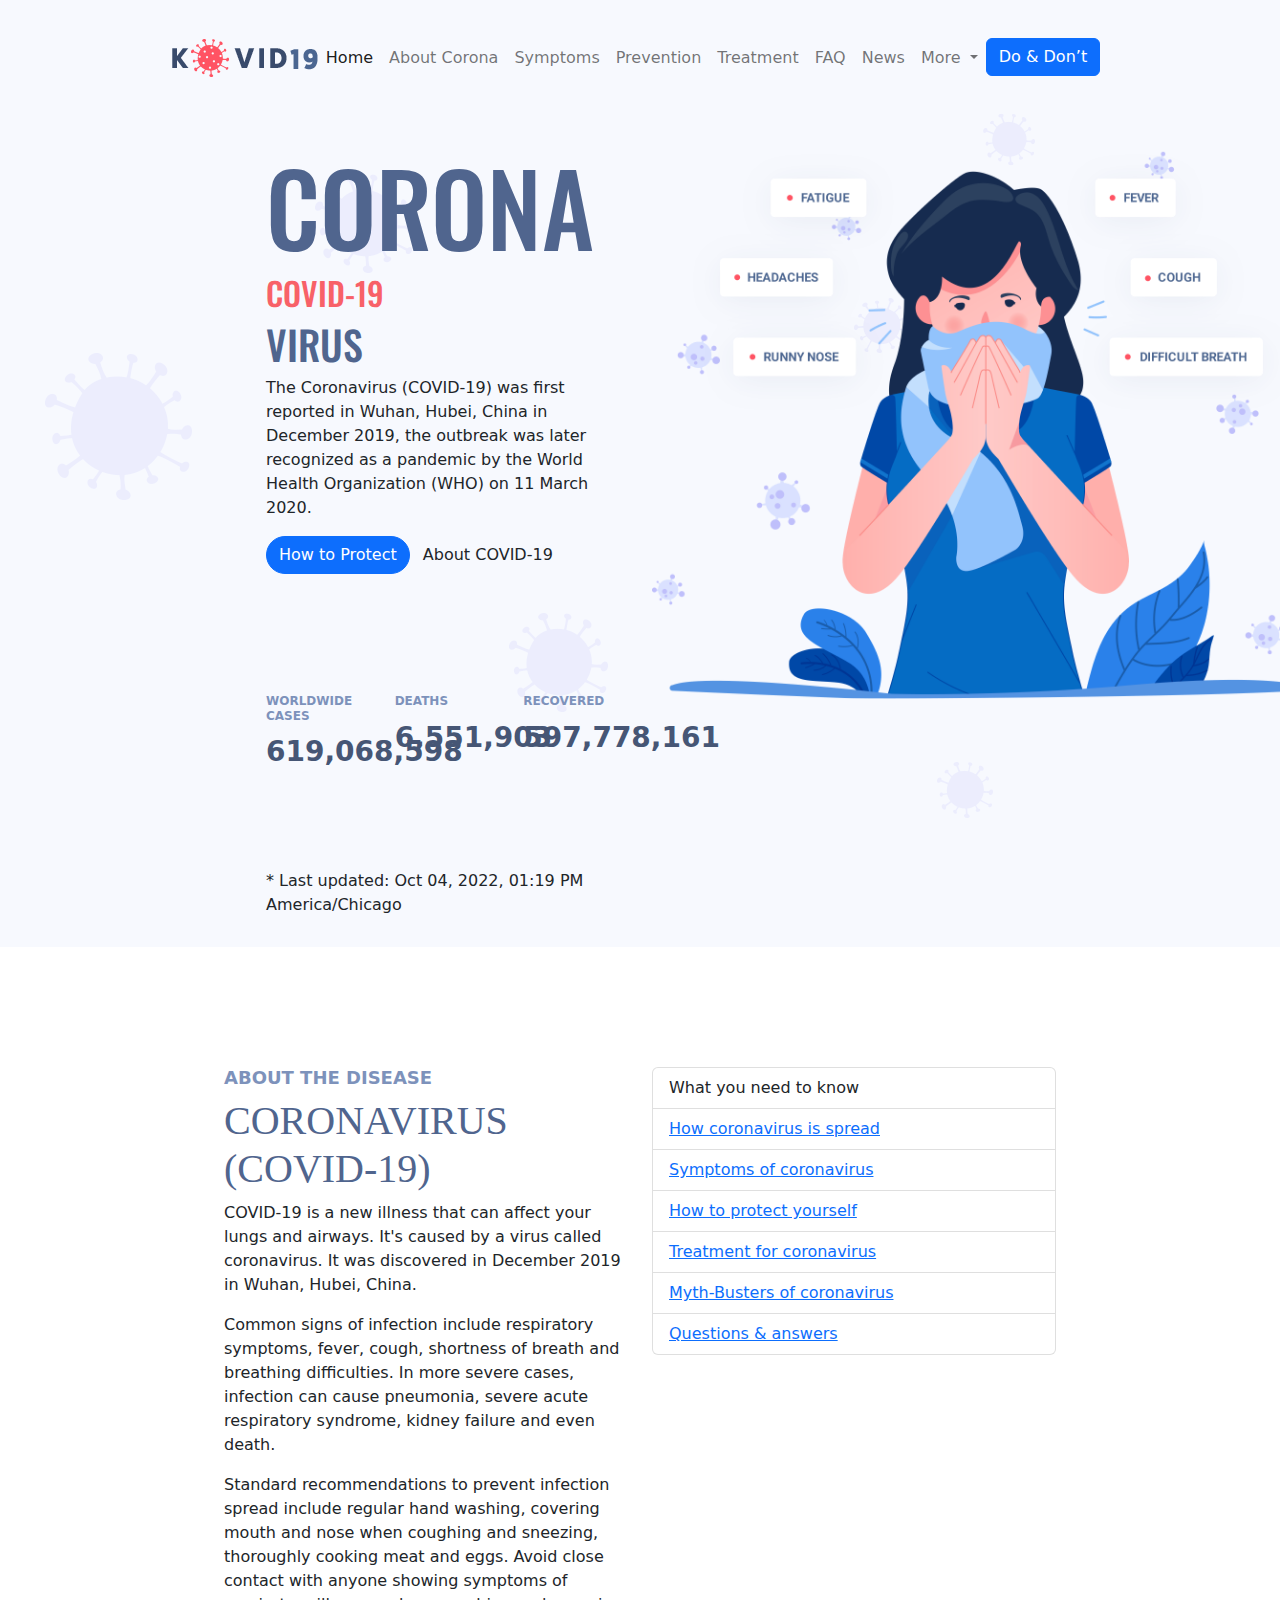
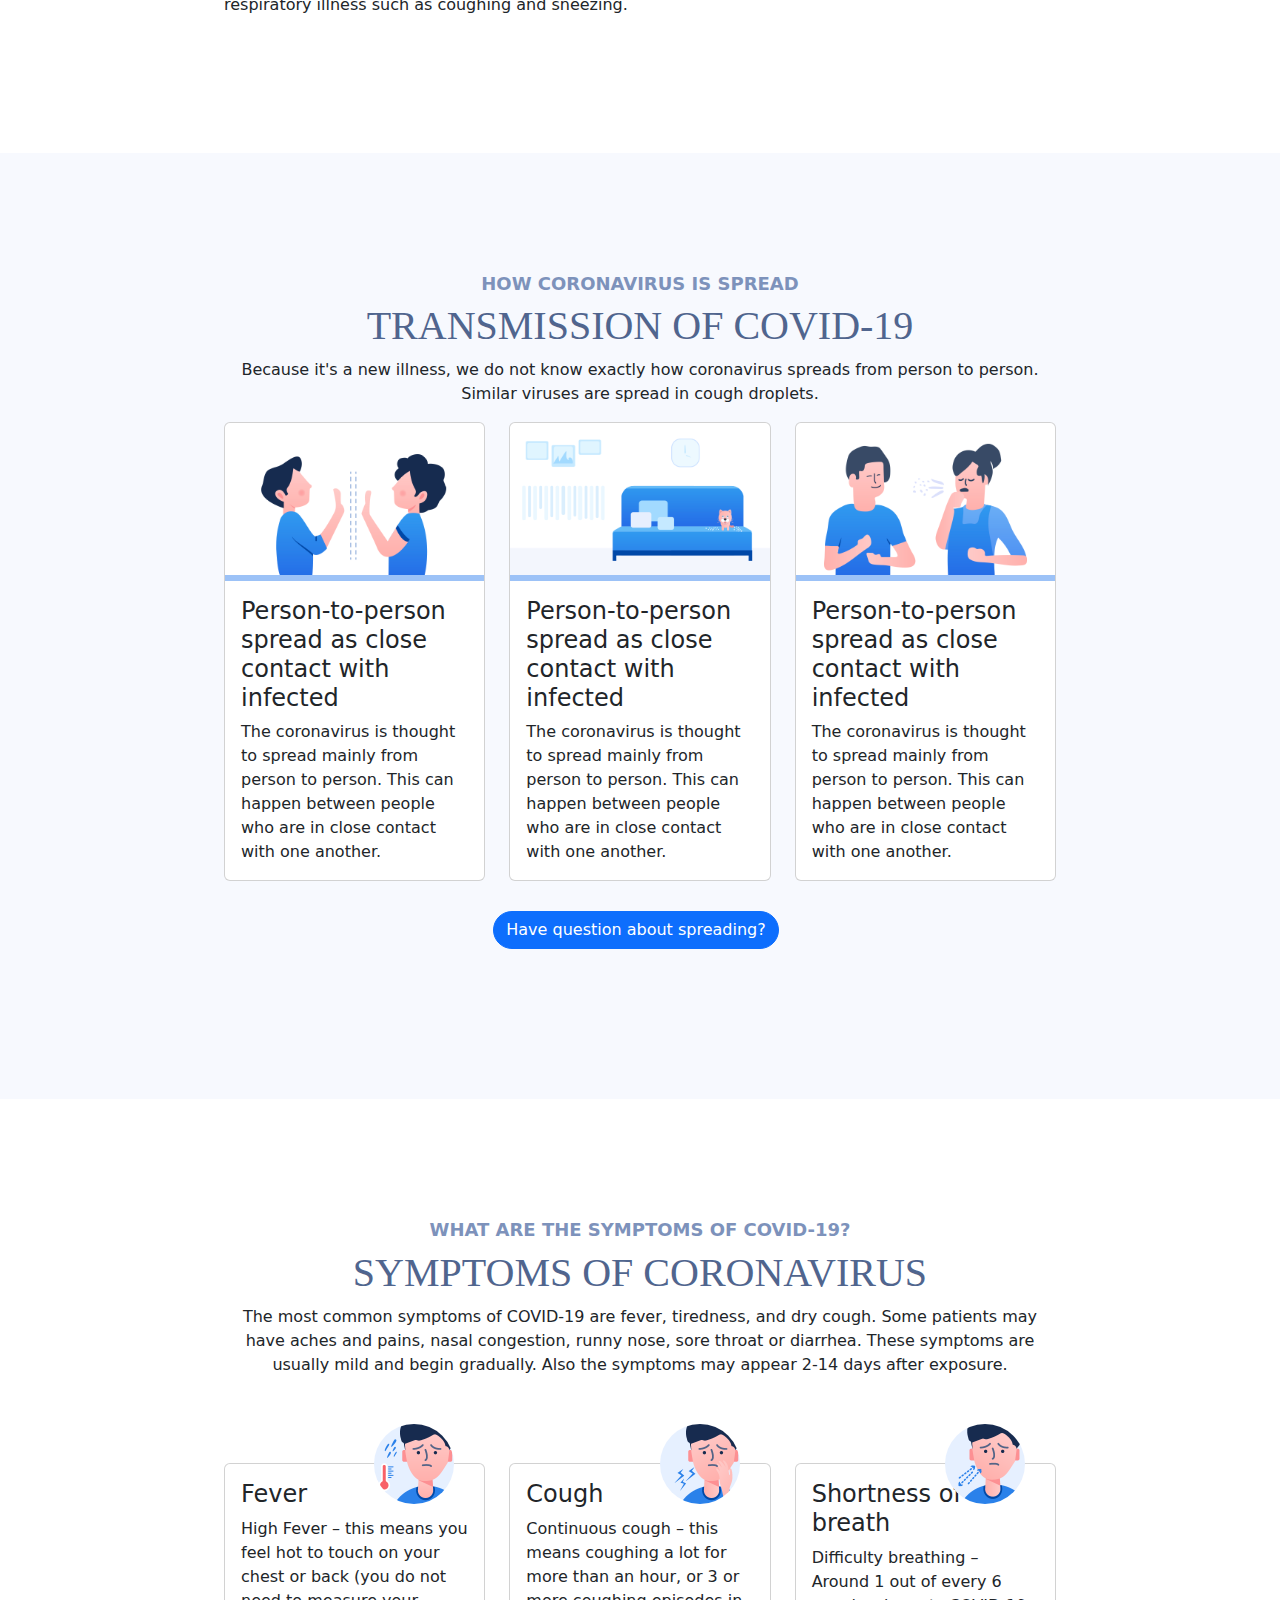
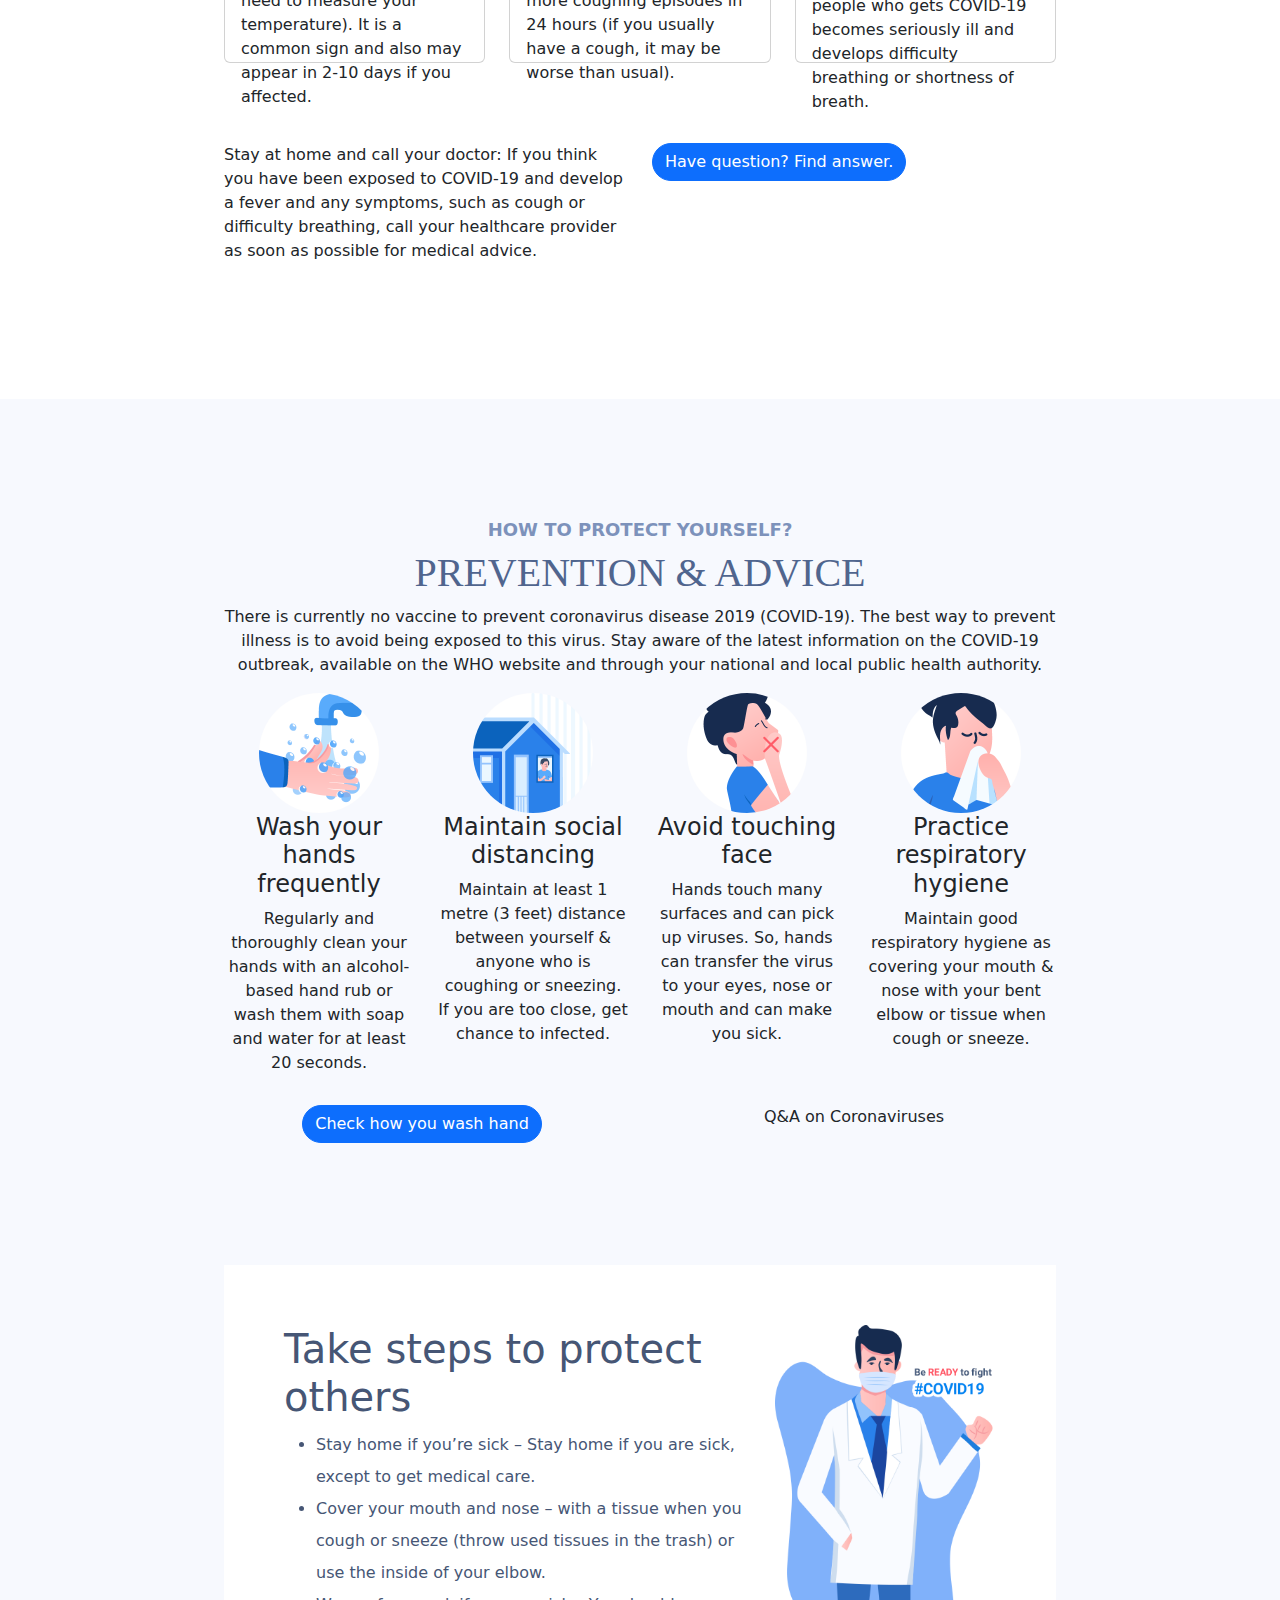
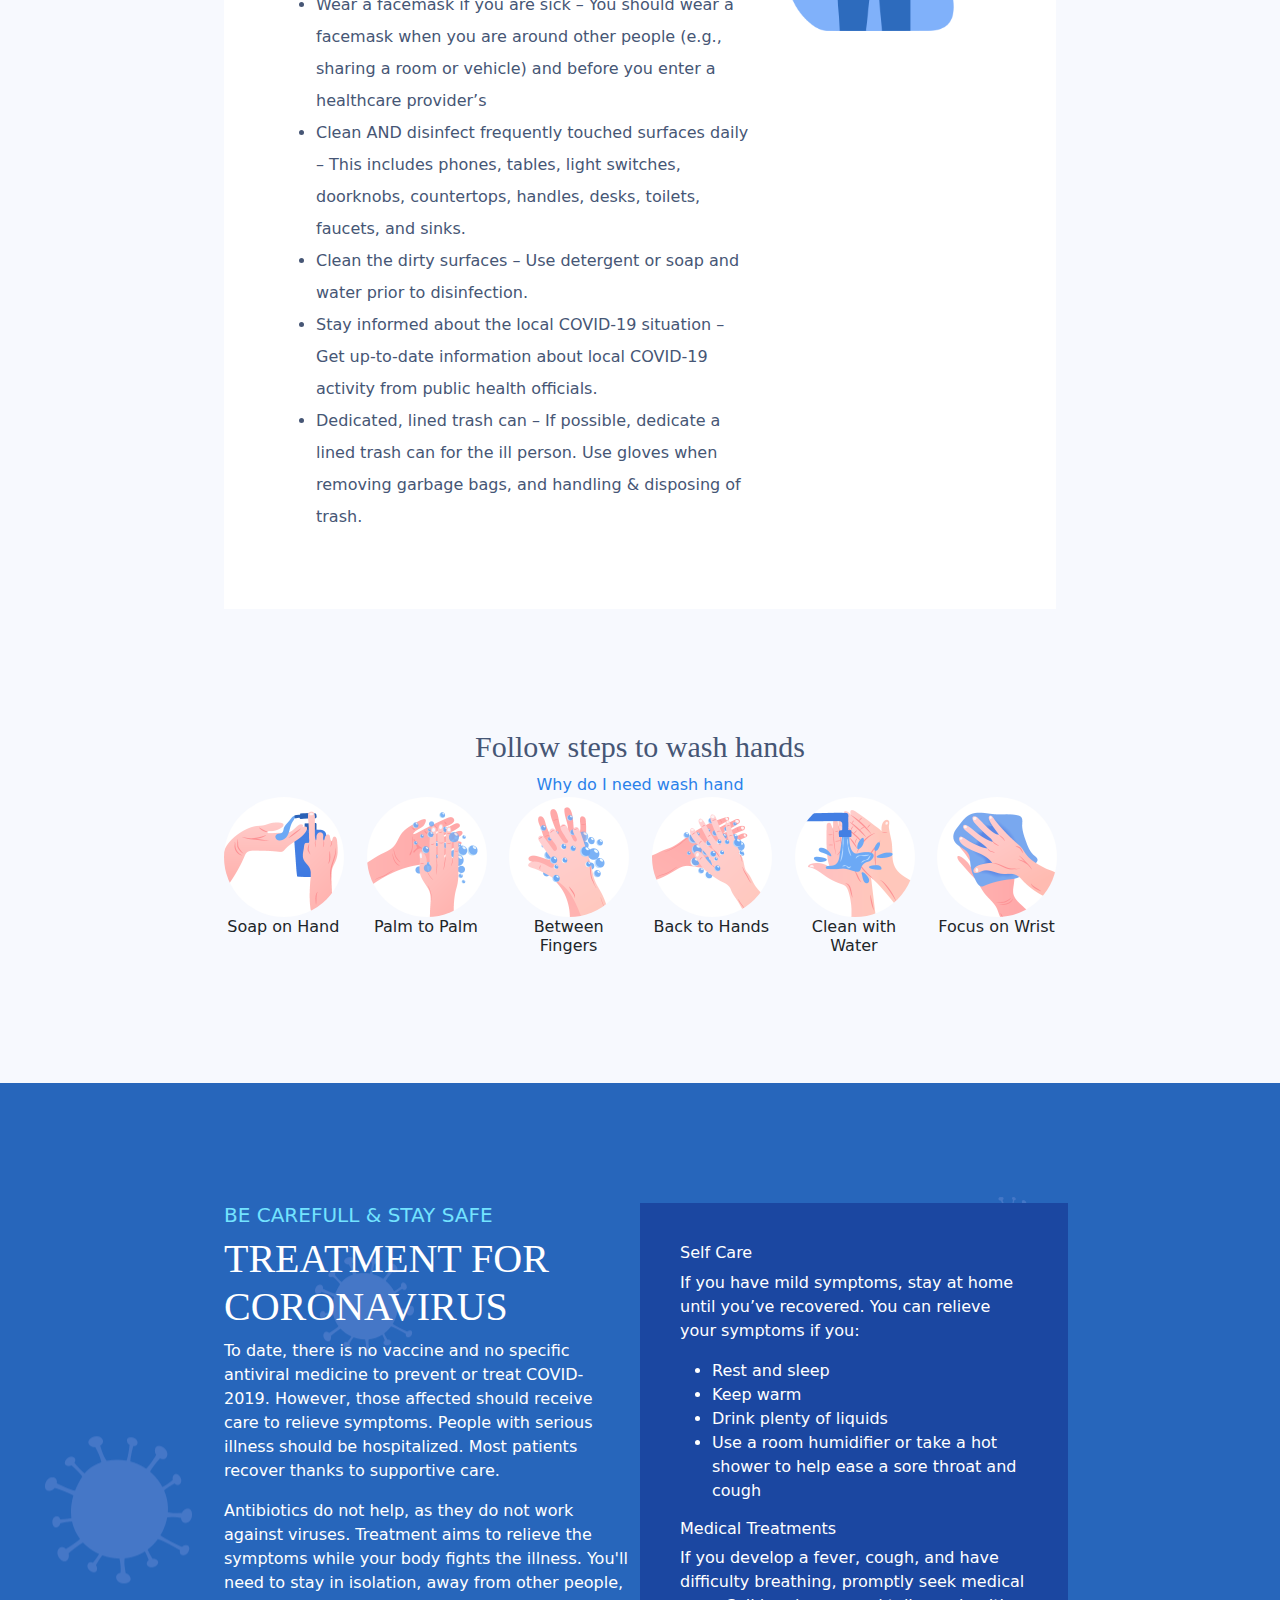
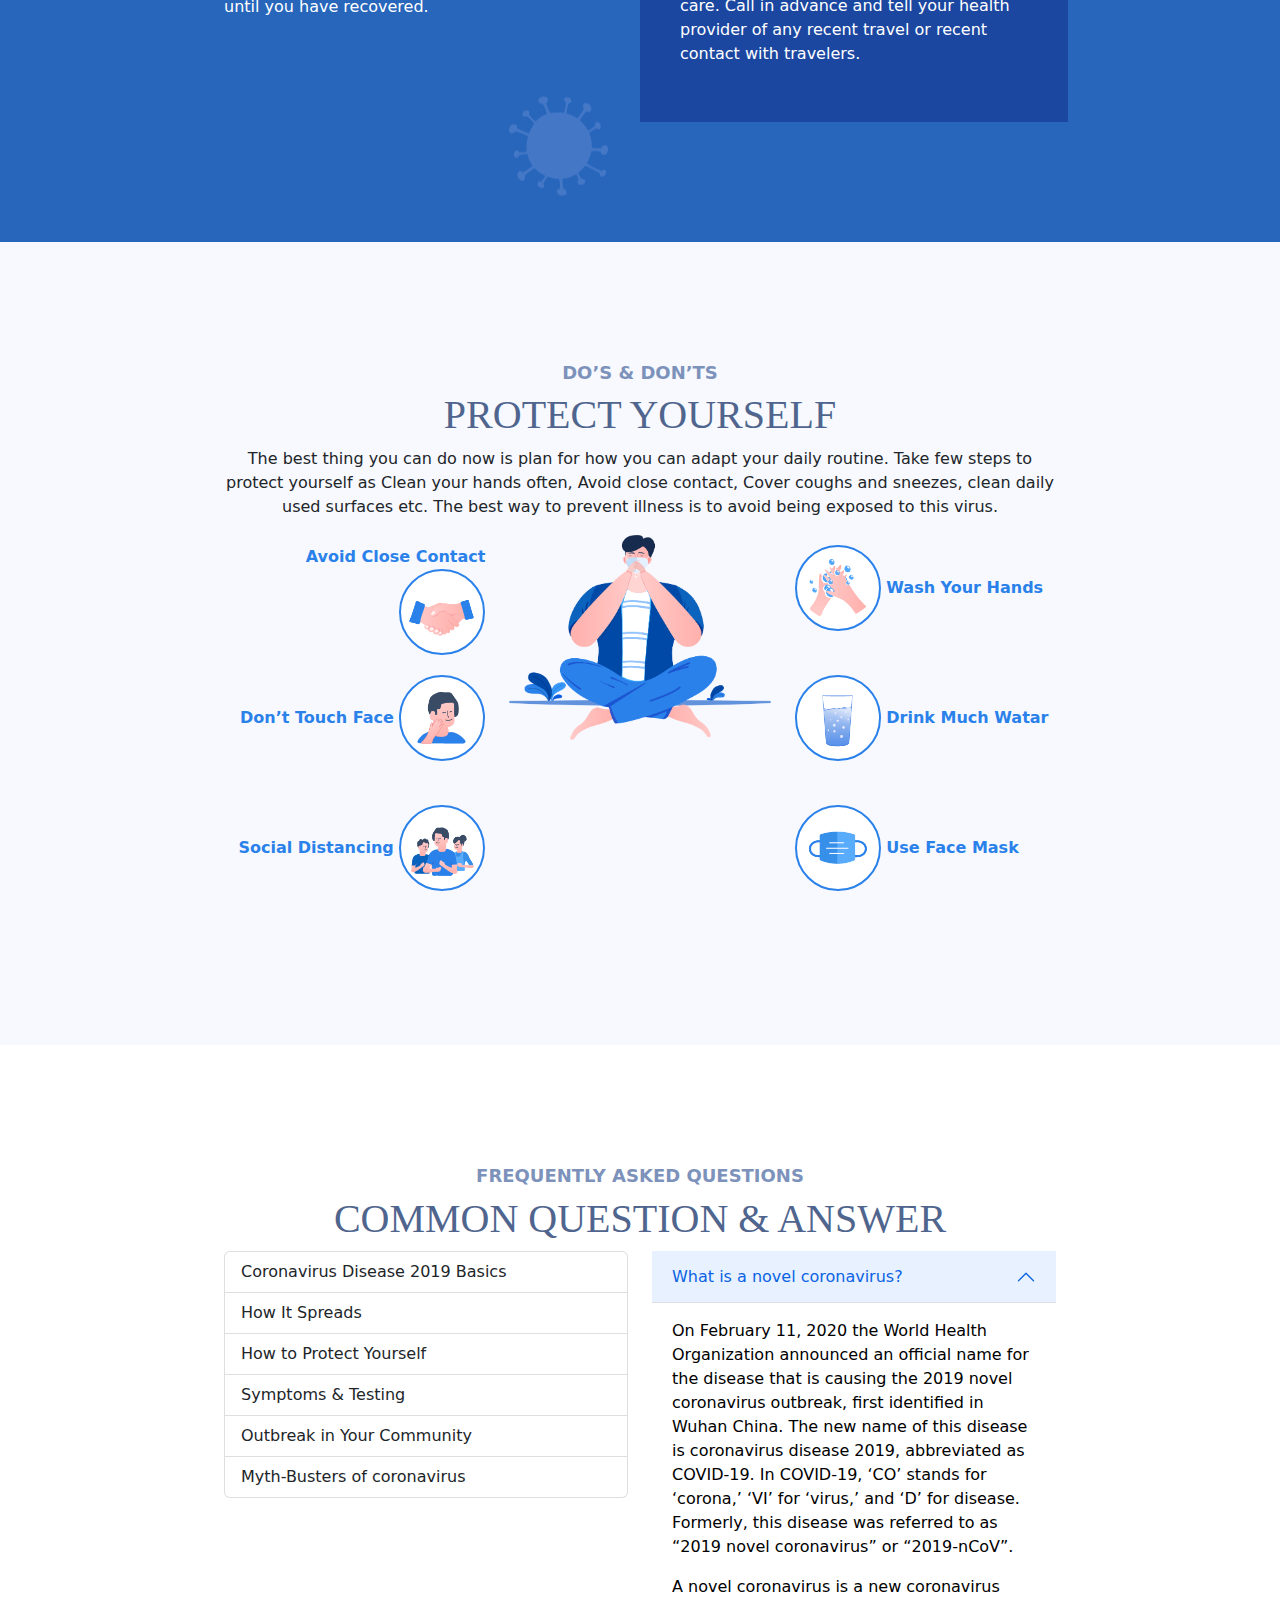
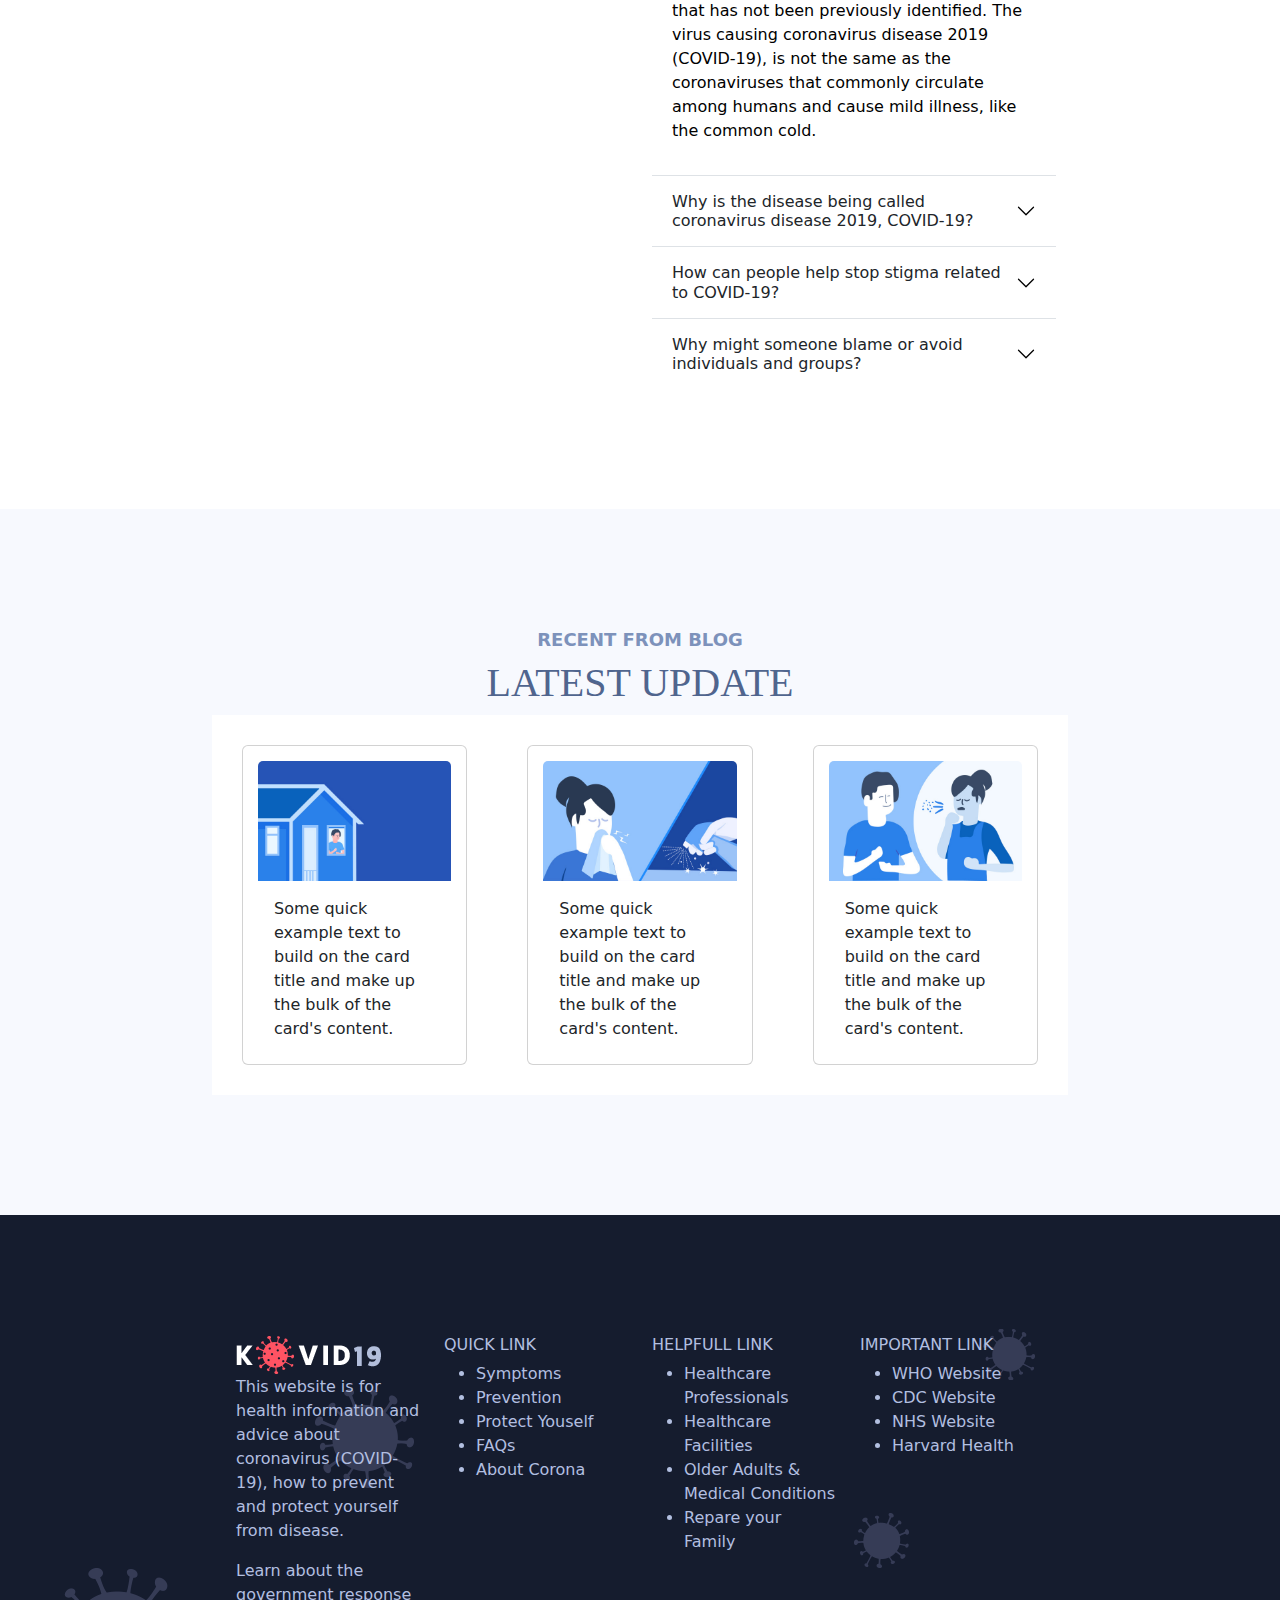
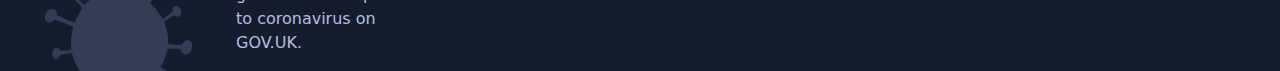
==== commit 0a6bc511: "Change to Responsive" ====
--- a/index.html
+++ b/index.html
@@ -19,15 +19,15 @@
         <section id="header">
             <!-- Navbar Start -->
             <div id="Navbar">
-                <nav class="navbar navbar-expand-lg">
-                    <div class="container-fluid">
+                <nav class="navbar navbar-expand-lg" >
+                    <div class="container-fluid" style="justify-content: center;">
                         <img src="assets/images/logo-dark.png" alt="">
                         <button class="navbar-toggler" type="button" data-bs-toggle="collapse"
                             data-bs-target="#navbarSupportedContent" aria-controls="navbarSupportedContent"
                             aria-expanded="false" aria-label="Toggle navigation">
                             <span class="navbar-toggler-icon"></span>
                         </button>
-                        <div class="collapse navbar-collapse" id="navbarSupportedContent">
+                        <div  id="navbarSupportedContent">
                             <ul class="navbar-nav me-auto mb-2 mb-lg-0">
                                 <li class="nav-item">
                                     <a class="nav-link active" aria-current="page" href="#">Home</a>
@@ -72,7 +72,8 @@
             <!-- Navbar END -->
 
             <div id="MainHeader" class="row" >
-                <div class="col-6">
+                
+                <div class="col-md-6 col-sm-12">
                     <div class="row">
                         <div class="col">
                             <h1 id="TextCorona">CORONA</h1>
@@ -120,7 +121,7 @@
 
                 </div>
 
-                <div class="col-6">
+                <div class="col-md-6 col-sm-12">
                     <img src="assets/images/header-a.png" style="width: 650px;">
                 </div>
             </div>
@@ -128,7 +129,7 @@
 
         <section id="about">
             <div class="row">
-                <div class="col">
+                <div class="col-md-6 col-sm-12">
                     <h5>ABOUT THE DISEASE</h5>
                     <h2>CORONAVIRUS (COVID-19)</h2>
                     <p>COVID-19 is a new illness that can affect your lungs and airways. It's caused by a virus called
@@ -142,7 +143,7 @@
                         and nose when coughing and sneezing, thoroughly cooking meat and eggs. Avoid close contact with
                         anyone showing symptoms of respiratory illness such as coughing and sneezing.</p>
                 </div>
-                <div class="col">
+                <div class="col-md-6 col-sm-12">
                     <ul class="list-group">
                         <li class="list-group-item">What you need to know</li>
                         <li class="list-group-item"><a href="#spread">How coronavirus is spread</a></li>
@@ -157,19 +158,17 @@
         </section>
 
         <section id="spread">
-            <div style="width: 60%;margin: auto;">
-                <h5
-                    style="color:#7d92bb; font-size:18px;font-weight:700 ;text-transform: uppercase;text-align: center;">
+            <div style="width: 65%;margin: auto;">
+                <h5 class="SubTitle">
                     How coronavirus is spread</h5>
-                <h2
-                    style="color:#50658e; font-size:40px;text-transform: uppercase;font-family:fantasy;text-align: center">
+                <h2 class="Title">
                     TRANSMISSION OF COVID-19</h2>
                 <p style="text-align:center ;">Because it's a new illness, we do not know exactly how coronavirus
                     spreads from person to person. Similar viruses are spread in cough droplets.</p>
 
                 <div class="row">
 
-                    <div class="col-4">
+                    <div class="col-md-4 col-ms-12">
                         <div class="card">
                             <img src="assets/images/spread-a.png" class="card-img-top">
                             <div class="card-body">
@@ -180,7 +179,7 @@
                         </div>
                     </div>
 
-                    <div class="col-4">
+                    <div class="col-md-4 col-ms-12">
                         <div class="card">
                             <img src="assets/images/spread-b.png" class="card-img-top">
                             <div class="card-body">
@@ -191,7 +190,7 @@
                         </div>
                     </div>
 
-                    <div class="col-4">
+                    <div class="col-md-4 col-ms-12">
                         <div class="card">
                             <img src="assets/images/spread-c.png" class="card-img-top">
                             <div class="card-body">
@@ -209,9 +208,9 @@
         </section>
 
         <section id="symptoms">
-            <h5 style="color:#7d92bb; font-size:18px;font-weight:700 ;text-transform: uppercase;text-align: center;">
+            <h5 class="SubTitle">
                 WHAT ARE THE SYMPTOMS OF COVID-19?</h5>
-            <h2 style="color:#50658e; font-size:40px;text-transform: uppercase;font-family:fantasy;text-align: center">
+            <h2 class="Title">
                 SYMPTOMS OF CORONAVIRUS</h2>
             <p style="text-align: center;">The most common symptoms of COVID-19 are fever, tiredness, and dry cough.
                 Some patients may have aches and pains, nasal congestion, runny nose, sore throat or diarrhea. These
@@ -220,7 +219,7 @@
 
             <div class="row" style="padding-top:70px;">
 
-                <div class="col-4">
+                <div class="col-md-4 col-sm-12">
                     <div class="card">
                         <img src="assets/images/symptom-a.png">
                         <div class="card-body">
@@ -232,7 +231,7 @@
                     </div>
                 </div>
 
-                <div class="col-4">
+                <div class="col-md-4 col-sm-12">
                     <div class="card">
                         <img src="assets/images/symptom-b.png">
                         <div class="card-body">
@@ -244,7 +243,7 @@
                     </div>
                 </div>
 
-                <div class="col-4">
+                <div class="col-md-4 col-sm-12">
                     <div class="card">
                         <img src="assets/images/symptom-c.png">
                         <div class="card-body">
@@ -269,12 +268,10 @@
         </section>
 
         <section id="prevention">
-            <div style="width: 60%;margin: auto;">
-                <h5
-                    style="color:#7d92bb; font-size:18px;font-weight:700 ;text-transform: uppercase;text-align: center;">
+            <div style="width: 65%;margin: auto;">
+                <h5 class="SubTitle">
                     HOW TO PROTECT YOURSELF?</h5>
-                <h2
-                    style="color:#50658e; font-size:40px;text-transform: uppercase;font-family:fantasy;text-align: center">
+                <h2 class="Title">
                     PREVENTION & ADVICE</h2>
                 <p style="text-align: center;">There is currently no vaccine to prevent coronavirus disease 2019
                     (COVID-19). The best way to prevent illness is to avoid being exposed to this virus. Stay aware of
@@ -283,7 +280,7 @@
 
                 <div class="row">
 
-                    <div class="col-3">
+                    <div class="col-md-3 col-sm-6">
                         <div style="text-align:center ;">
                             <img src="assets/images/advice-a.png">
                             <div class="card-body">
@@ -294,7 +291,7 @@
                         </div>
                     </div>
 
-                    <div class="col-3">
+                    <div class="col-md-3 col-sm-6">
                         <div style="text-align:center ;">
                             <img src="assets/images/advice-b.png">
                             <div class="card-body">
@@ -306,7 +303,7 @@
                         </div>
                     </div>
 
-                    <div class="col-3">
+                    <div class="col-md-3 col-sm-6">
                         <div style="text-align:center ;">
                             <img src="assets/images/advice-c.png">
                             <div class="card-body">
@@ -317,7 +314,7 @@
                         </div>
                     </div>
 
-                    <div class="col-3">
+                    <div class="col-md-3 col-sm-6">
                         <div style="text-align:center ;">
                             <img src="assets/images/advice-d.png">
                             <div class="card-body">
@@ -340,9 +337,9 @@
         </section>
 
         <section id="steps">
-            <div style="width: 60%;margin: auto;background-color: white;padding: 60px;">
+            <div style="width: 65%;margin: auto;background-color: white;padding: 60px;">
                 <div class="row">
-                    <div class="col-8" style="color: #465675;line-height: 2;">
+                    <div class="col-md-8 col-sm-12" style="color: #465675;line-height: 2;">
                         <h1>Take steps to protect others</h1>
                         <ul>
                             <li>Stay home if you’re sick – Stay home if you are sick, except to get medical care.</li>
@@ -369,46 +366,46 @@
                         </ul>
                     </div>
 
-                    <div class="col-4">
-                        <img src="assets/images/steps.png" style="width:100%;">
+                    <div class="col-md-4 col-sm-12">
+                        <img src="assets/images/steps.png" style="max-width:100%;">
                     </div>
                 </div>
         </section>
 
         <section id="handwash">
-            <div style="width: 60%;margin: auto;">
+            <div style="width: 65%;margin: auto;">
                 <h4 style="color:#465675; font-size:30px;font-family:fantasy;text-align: center">Follow steps to wash
                     hands</h4>
                 <div style="color:#2a81ea; font-size:16px;text-align: center">
                     <span>Why do I need wash hand</span>
                 </div>
                 <div class="row">
-                    <div class="col-2" style="text-align:center ;">
+                    <div class="col-md-2 col-sm-12" style="text-align:center ;">
                         <img src="assets/images/hand-a.png" style="width: 120px;border-radius: 60px;">
                         <h6>Soap on Hand</h6>
                     </div>
 
-                    <div class="col-2" style="text-align:center ;">
+                    <div class="col-md-2 col-sm-12" style="text-align:center ;">
                         <img src="assets/images/hand-b.png" style="width: 120px;border-radius: 60px;">
                         <h6>Palm to Palm</h6>
                     </div>
 
-                    <div class="col-2" style="text-align:center ;">
+                    <div class="col-md-2 col-sm-12" style="text-align:center ;">
                         <img src="assets/images/hand-c.png" style="width: 120px;border-radius: 60px;">
                         <h6>Between Fingers</h6>
                     </div>
 
-                    <div class="col-2" style="text-align:center ;">
+                    <div class="col-md-2 col-sm-12" style="text-align:center ;">
                         <img src="assets/images/hand-d.png" style="width: 120px;border-radius: 60px;">
                         <h6>Back to Hands</h6>
                     </div>
 
-                    <div class="col-2" style="text-align:center ;">
+                    <div class="col-md-2 col-sm-12" style="text-align:center ;">
                         <img src="assets/images/hand-e.png" style="width: 120px;border-radius: 60px;">
                         <h6>Clean with Water</h6>
                     </div>
 
-                    <div class="col-2" style="text-align:center ;">
+                    <div class="col-md-2 col-sm-12" style="text-align:center ;">
                         <img src="assets/images/hand-f.png" style="width: 120px;border-radius: 60px;">
                         <h6>Focus on Wrist</h6>
                     </div>
@@ -418,9 +415,9 @@
         </section>
 
         <section id="treatment">
-            <div style="width: 60%;margin: auto;">
+            <div style="width: 65%;margin: auto;">
                 <div class="row">
-                    <div class="col">
+                    <div class="col-md-6 col-sm-12">
                         <h5 style="color: #73e3ff;">BE CAREFULL & STAY SAFE</h5>
                         <h2 style="color:white; font-size:40px;text-transform: uppercase;font-family:fantasy;">TREATMENT
                             FOR CORONAVIRUS</h2>
@@ -433,7 +430,7 @@
                             aims to relieve the symptoms while your body fights the illness. You'll need to stay in
                             isolation, away from other people, until you have recovered.</p>
                     </div>
-                    <div class="col" style="background-color:#1b47a1 ;color: white;padding: 40px;">
+                    <div class="col-md-6 col-sm-12" style="background-color:#1b47a1 ;color: white;padding: 40px;">
                         <h6>Self Care</h6>
                         <p>If you have mild symptoms, stay at home until you’ve recovered. You can relieve your symptoms
                             if you:</p>
@@ -455,47 +452,46 @@
         </section>
 
         <section id="protect">
-            <div style="width: 60%;margin: auto;">
-                <h5
-                    style="color:#7d92bb; font-size:18px;font-weight:700 ;text-transform: uppercase;text-align: center;">
+            <div style="width: 65%;margin: auto;">
+                <h5 class="SubTitle">
                     DO’S & DON’TS</h5>
-                <h2
-                    style="color:#50658e; font-size:40px;text-transform: uppercase;font-family:fantasy;text-align: center">
+                <h2 class="Title">
                     PROTECT YOURSELF</h2>
                 <p style="text-align: center;">The best thing you can do now is plan for how you can adapt your daily
                     routine. Take few steps to protect yourself as Clean your hands often, Avoid close contact, Cover
                     coughs and sneezes, clean daily used surfaces etc. The best way to prevent illness is to avoid being
                     exposed to this virus.</p>
 
-                <div class="row" style="color: #2a81ea;">
-                    <div class="col-4">
-                        <div>
+                <div class="row" style="color: #2a81ea;font-weight: 700;">
+                    <div class="col-md-4 col-sm-12">
+                        <img src="assets/images/protect.png" alt="" style="width: 100%;">
+                    </div>
+                    <div class="col-md-4 col-sm-6 flex-grow-1 order-lg-first" style="text-align:right;">
+                        <div class="PhotoCont">
                             <span>Avoid Close Contact</span>
-                            <img src="assets/images/donts-a.png" alt="">
-                        </div>
-                        <div>
+                            <img src="assets/images/donts-a.png" class="SubPhoto">
+                        </div>
+                        <div class="PhotoCont">
                             <span>Don’t Touch Face</span>
-                            <img src="assets/images/donts-b.png" alt="">
-                        </div>
-                        <div>
+                            <img src="assets/images/donts-b.png" class="SubPhoto">
+                        </div>
+                        <div class="PhotoCont">
                             <span>Social Distancing</span>
-                            <img src="assets/images/donts-c.png" alt="">
-                        </div>
-                    </div>
-                    <div class="col-4">
-                        <img src="assets/images/protect.png" alt="" style="width: 300px;">
-                    </div>
-                    <div class="col-4">
-                        <div>
-                            <img src="assets/images/dos-a.png" alt="">
+                            <img src="assets/images/donts-c.png" class="SubPhoto">
+                        </div>
+                    </div>
+
+                    <div class="col-md-4 col-sm-6">
+                        <div class="PhotoCont">
+                            <img src="assets/images/dos-a.png" class="SubPhoto">
                             <span>Wash Your Hands</span>
                         </div>
-                        <div>
-                            <img src="assets/images/dos-b.png" alt="">
+                        <div class="PhotoCont">
+                            <img src="assets/images/dos-b.png" class="SubPhoto">
                             <span>Drink Much Watar</span>
                         </div>
-                        <div>
-                            <img src="assets/images/dos-c.png" alt="">
+                        <div class="PhotoCont">
+                            <img src="assets/images/dos-c.png" class="SubPhoto">
                             <span>Use Face Mask</span>
                         </div>
                     </div>
@@ -504,9 +500,9 @@
         </section>
 
         <section id="faq">
-            <h5 style="color:#7d92bb; font-size:18px;font-weight:700 ;text-transform: uppercase;text-align: center;">
+            <h5 class="SubTitle">
                 FREQUENTLY ASKED QUESTIONS</h5>
-            <h2 style="color:#50658e; font-size:40px;text-transform: uppercase;font-family:fantasy;text-align: center">
+            <h2 class="Title">
                 COMMON QUESTION & ANSWER</h2>
 
             <div class="row">
@@ -1068,16 +1064,14 @@
         </section>
 
         <section id="news">
-            <div style="width: 60%;margin: auto;">
-                <h5
-                    style="color:#7d92bb; font-size:18px;font-weight:700 ;text-transform: uppercase;text-align: center;">
+            <div style="width: 65%;margin: auto;">
+                <h5 class="SubTitle">
                     RECENT FROM BLOG</h5>
-                <h2
-                    style="color:#50658e; font-size:40px;text-transform: uppercase;font-family:fantasy;text-align: center">
+                <h2 class="Title">
                     LATEST UPDATE</h2>
 
                 <div class="row">
-                    <div class="col-4" style="background-color:white ; padding: 30px;">
+                    <div class="col-md-4 col-sm-12" style="background-color:white ; padding: 30px;">
                         <div class="card">
                             <img src="assets/images/blog-a.jpg" class="card-img-top" alt="...">
                             <div class="card-body">
@@ -1086,8 +1080,8 @@
                             </div>
                         </div>
                     </div>
-                    <div class="col-4" style="background-color:white ; padding: 30px;">
-                        <div class="card" style="width: 18rem;">
+                    <div class="col-md-4 col-sm-12" style="background-color:white ; padding: 30px;">
+                        <div class="card" >
                             <img src="assets/images/blog-b.jpg" class="card-img-top" alt="...">
                             <div class="card-body">
                                 <p class="card-text">Some quick example text to build on the card title and make up the
@@ -1095,8 +1089,8 @@
                             </div>
                         </div>
                     </div>
-                    <div class="col-4" style="background-color:white ; padding: 30px;">
-                        <div class="card" style="width: 18rem;">
+                    <div class="col-md-4 col-sm-12" style="background-color:white ; padding: 30px;">
+                        <div class="card">
                             <img src="assets/images/blog-c.jpg" class="card-img-top" alt="...">
                             <div class="card-body">
                                 <p class="card-text">Some quick example text to build on the card title and make up the
@@ -1109,7 +1103,7 @@
         </section>
 
         <section id="footer">
-            <div class="row" style="width: 60%;margin: auto;padding-top: 120px;">
+            <div class="row" style="width: 65%;margin: auto;padding-top: 120px;">
                 <div class="col-3">
                     <img src="assets/images/logo-white.png" alt="">
                     <p>This website is for health information and advice about coronavirus (COVID-19), how to prevent
--- a/style.css
+++ b/style.css
@@ -2,17 +2,16 @@
     background-color: #F7F9FE;
     background-image: url(assets/images/shape-a.png);
     width: 100%;
-    height: 700px;
     justify-content: center;
 }
 #Navbar{
-    width: 60%;
+    width: 100%;
     margin: auto; 
-    padding: 30px;
+    padding: 30px; 
+    text-align: center;
 }
-
 #MainHeader{
-    width: 60%;
+    width: 65%;
     margin: auto;
     padding: 30px;
 }
@@ -48,10 +47,10 @@
 }
 
 #about{
-    height: 600px;
-    width: 60%;
+    
+    width: 65%;
     margin:auto;
-    padding: 120px;
+    padding: 120px 0;
 }
 #about h5{
     color:#7d92bb; 
@@ -68,19 +67,22 @@
 #spread{
     background-color:#F7F9FE;
     width:100%;
-    height:800px;
-    padding: 120px;
+    padding: 120px 0;
 }
 #spread .card img{
     border-bottom: 6px solid #9cc2f7;
 }
 #symptoms{
-    width: 60%;
+    width: 65%;
     margin: auto;
-    padding: 120px;
+    padding: 120px 0;
+}
+#symptoms .col-md-4 {
+    padding-bottom: 50px;
+
 }
 #symptoms .card {
-    width: 280px;
+    width: 100%;
     height: 200px;
 
 }
@@ -95,10 +97,9 @@
 #prevention{
     background-color:#F7F9FE;
     width:100%;
-    height: 900px;
-    padding: 120px;
+    padding: 120px 0;
 }
-#prevention .col-3 img{
+#prevention .col-md-3 img{
     width: 120px;
     border-radius: 60px;
 }
@@ -106,42 +107,68 @@
 #steps{
     background-color: #F7F9FE;
     width: 100%;
-    height: 600px; 
 }
 #handwash{
     background-color: #F7F9FE;
     width: 100%;
-    height: 500px;
-    padding: 120px; 
+    padding: 120px 0; 
 }
 #treatment{
     background-color: #2766bb;
     background-image: url(assets/images/shape-a.png);
     width: 100%;
-    height: 600px;
-    padding: 120px;
+    padding: 120px 0;
 }
 #protect{
     background-color: #F7F9FE;
     width: 100%;
-    height: 800px;
-    padding: 120px;
+    padding: 120px 0;
+}
+#protect .PhotoCont {
+    padding-top: 10px;
+    padding-bottom: 10px;
+    height: 130px;
+}
+#protect .SubPhoto {
+    position: relative;
+    background: #fff;
+    height: 86px;
+    width: 86px;
+    border-radius: 50%;
+    border: 2px solid #2a81ea;
+    flex-shrink: 0;
 }
 #faq{
-    width: 60%;
+    width: 65%;
     margin: auto;
-    padding: 120px; 
+    padding: 120px 0; 
 }
 #news{
     background-color: #F7F9FE;
     width: 100%;
-    height: 600px;
-    padding: 120px;
+    padding: 120px 0;
+}
+#news .card{
+height: 320px;
+padding: 15px;
 }
 #footer{
     background-color: #151c2e; 
     background-image: url(assets/images/shape-a.png);
     width: 100%;
-    height: 400px;
     color: #b2bfe0;
+}
+.SubTitle{
+    color:#7d92bb; 
+    font-size:18px;
+    font-weight:700;
+    text-transform:uppercase;
+    text-align:center; 
+}
+.Title{
+    color:#50658e; 
+    font-size:40px;
+    text-transform:uppercase;
+    font-family:fantasy;
+    text-align: center 
 }